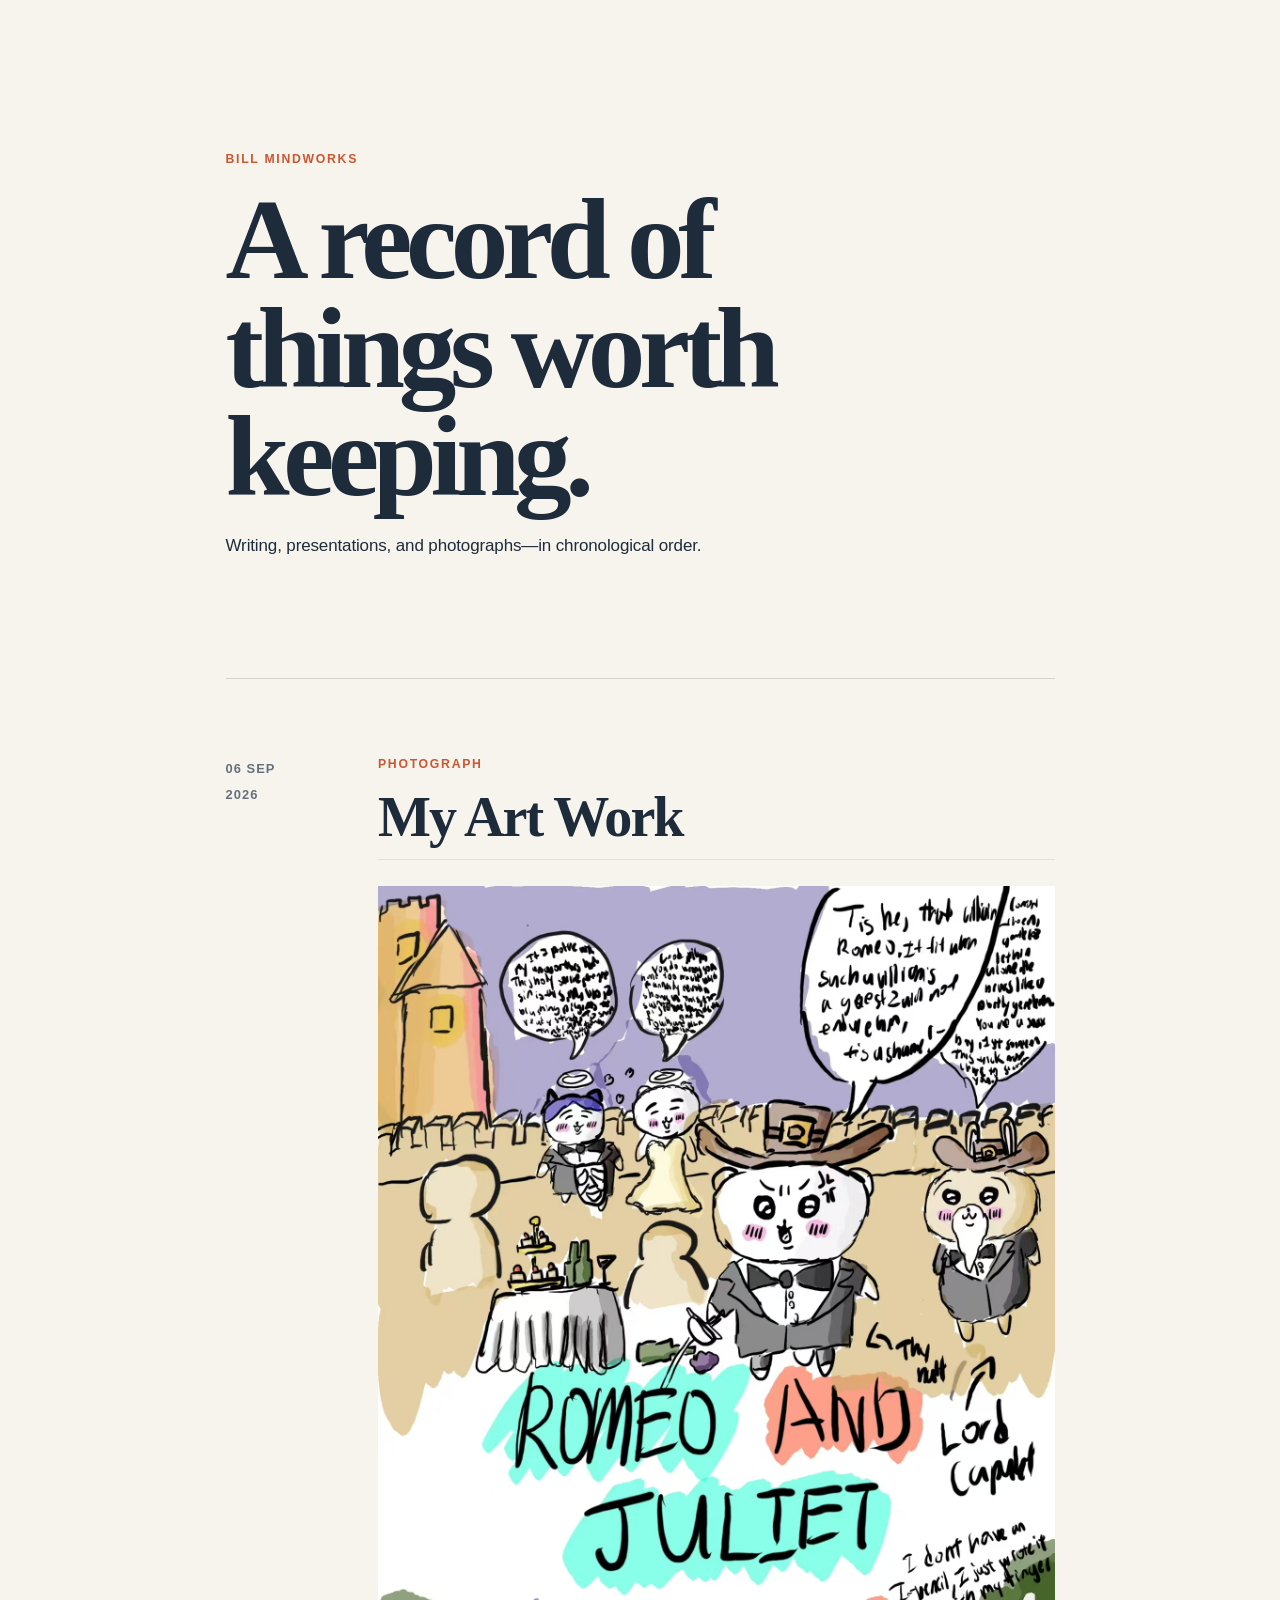
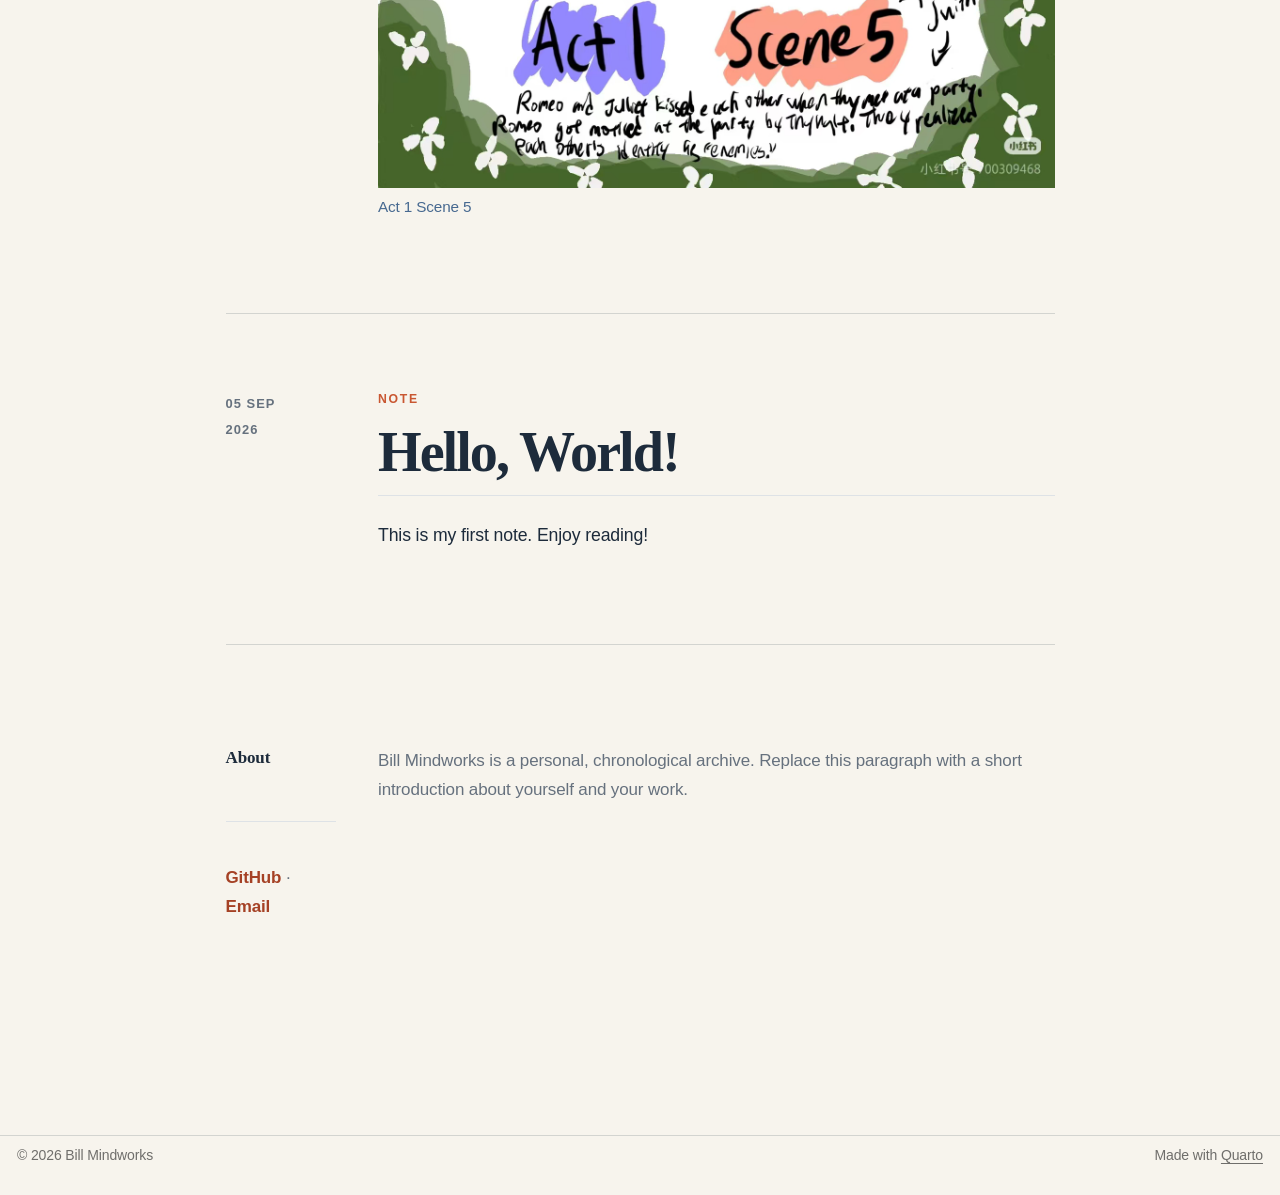
==== index.html @ a713bfa5 "Add files via upload" ====
<!DOCTYPE html>
<html xmlns="http://www.w3.org/1999/xhtml" lang="en" xml:lang="en"><head>

<meta charset="utf-8">
<meta name="generator" content="quarto-1.10.18">

<meta name="viewport" content="width=device-width, initial-scale=1.0, user-scalable=yes">

<meta name="description" content="A chronological record of writing, presentations, and photographs.">

<title>Bill Mindworks</title>
<style>
/* Default styles provided by pandoc.
** See https://pandoc.org/MANUAL.html#variables-for-html for config info.
*/
span.smallcaps{font-variant: small-caps;}
div.columns{display: flex; gap: 1.5em;}
div.column{flex: auto;}
@media screen {
div.columns{gap: min(4vw, 1.5em);}
div.column{overflow-x: auto;}
}
div.hanging-indent{margin-left: 1.5em; text-indent: -1.5em;}
ul.task-list{list-style: none;}
ul.task-list li input[type="checkbox"] {
  width: 0.8em;
  margin: 0 0.8em 0.2em -1em; /* quarto-specific, see https://github.com/quarto-dev/quarto-cli/issues/4556 */ 
  vertical-align: middle;
}
</style>


<script src="site_libs/quarto-nav/quarto-nav.js"></script>
<script src="site_libs/clipboard/clipboard.min.js"></script>
<script src="site_libs/quarto-search/autocomplete.umd.js"></script>
<script src="site_libs/quarto-search/fuse.min.js"></script>
<script src="site_libs/quarto-search/quarto-search.js"></script>
<meta name="quarto:offset" content="./">
<link href="./assets/favicon.svg" rel="icon" type="image/svg+xml">
<script src="site_libs/quarto-html/quarto.js" type="module"></script>
<script src="site_libs/quarto-html/tabsets/tabsets.js" type="module"></script>
<script src="site_libs/quarto-html/popper.min.js"></script>
<script src="site_libs/quarto-html/tippy.umd.min.js"></script>
<script src="site_libs/quarto-html/anchor.min.js"></script>
<link href="site_libs/quarto-html/tippy.css" rel="stylesheet">
<link href="site_libs/quarto-html/quarto-syntax-highlighting-64a204ab8560d761af7679ceaba22944.css" rel="stylesheet" id="quarto-text-highlighting-styles">
<script src="site_libs/bootstrap/bootstrap.min.js"></script>
<link href="site_libs/bootstrap/bootstrap-icons.css" rel="stylesheet">
<link href="site_libs/bootstrap/bootstrap-3fcc58c3bb941b803f6d9fa51f8ef929.min.css" rel="stylesheet" append-hash="true" id="quarto-bootstrap" data-mode="light">
<script src="site_libs/quarto-contrib/glightbox/glightbox.min.js"></script>
<link href="site_libs/quarto-contrib/glightbox/glightbox.min.css" rel="stylesheet">
<link href="site_libs/quarto-contrib/glightbox/lightbox.css" rel="stylesheet">
<script id="quarto-search-options" type="application/json">{
  "location": "sidebar",
  "copy-button": false,
  "collapse-after": 3,
  "panel-placement": "start",
  "type": "textbox",
  "limit": 50,
  "keyboard-shortcut": [
    "f",
    "/",
    "s"
  ],
  "show-item-context": false,
  "language": {
    "search-no-results-text": "No results",
    "search-matching-documents-text": "matching documents",
    "search-copy-link-title": "Copy link to search",
    "search-hide-matches-text": "Hide additional matches",
    "search-more-match-text": "more match in this document",
    "search-more-matches-text": "more matches in this document",
    "search-clear-button-title": "Clear",
    "search-text-placeholder": "",
    "search-detached-cancel-button-title": "Cancel",
    "search-submit-button-title": "Submit",
    "search-label": "Search"
  }
}</script>
<style>html{ scroll-behavior: smooth; }</style>


<link rel="stylesheet" href="assets/styles.css">
<meta property="og:title" content="Bill Mindworks">
<meta property="og:description" content="A chronological record of writing, presentations, and photographs.">
<meta property="og:image" content="https://billmindworks.github.io/billmindworks/photos/romeo-and-juliet.jpg">
<meta property="og:site_name" content="Bill Mindworks">
<meta property="og:image:alt" content="Act 1 Scene 5">
<meta name="twitter:title" content="Bill Mindworks">
<meta name="twitter:description" content="A chronological record of writing, presentations, and photographs.">
<meta name="twitter:image" content="https://billmindworks.github.io/billmindworks/photos/romeo-and-juliet.jpg">
<meta name="twitter:image:alt" content="Act 1 Scene 5">
<meta name="twitter:card" content="summary_large_image">
</head>

<body class="quarto-light">

<div id="quarto-search-results"></div>
<!-- content -->
<div id="quarto-content" class="quarto-container page-columns page-rows-contents page-layout-full">
<!-- sidebar -->
<!-- margin-sidebar -->
    
<!-- main -->
<main class="content column-page" id="quarto-document-content">

<header id="title-block-header" class="quarto-title-block default">
<div class="quarto-title">
<h1 class="title">Bill Mindworks</h1>
</div>

<div>
  <div class="description">
    A chronological record of writing, presentations, and photographs.
  </div>
</div>


<div class="quarto-title-meta column-page">

    
  
    
  </div>
  


</header>


<div class="masthead">
<p class="site-name">
Bill Mindworks
</p>
<section id="a-record-of-things-worth-keeping." class="level1">
<h1>A record of things worth keeping.</h1>
<p>Writing, presentations, and photographs—in chronological order.</p>
</section>
</div>
<div class="feed" aria-label="Chronological entries">
<div class="entry">
<div class="entry-date">
<p><time datetime="2026-09-06">06 Sep<br>2026</time></p>
</div>
<div class="entry-body">
<p class="entry-type">
Photograph
</p>
<section id="my-art-work" class="level2">
<h2 class="anchored" data-anchor-id="my-art-work">My Art Work</h2>
<div class="quarto-figure quarto-figure-center">
<figure class="figure">
<p><a href="photos/romeo-and-juliet.jpg" class="lightbox" data-gallery="journal" title="Act 1 Scene 5"><img src="photos/romeo-and-juliet.jpg" class="img-fluid figure-img" alt="Act 1 Scene 5"></a></p>
<figcaption>Act 1 Scene 5</figcaption>
</figure>
</div>
</section>
</div>
</div>
<div class="entry">
<div class="entry-date">
<p><time datetime="2026-09-05">05 Sep<br>2026</time></p>
</div>
<div class="entry-body">
<p class="entry-type">
Note
</p>
<section id="hello-world" class="level2">
<h2 class="anchored" data-anchor-id="hello-world">Hello, World!</h2>
<p>This is my first note. Enjoy reading!</p>
</section>
</div>
</div>
<!-- Add every new entry directly below the opening `.feed` line above.

ARTICLE
::: {.entry}
::: {.entry-date}
<time datetime="2026-09-06">06 Sep<br>2026</time>
:::
::: {.entry-body}
<p class="entry-type">Article</p>
## Article title
Write the article here.
:::
:::

PRESENTATION
::: {.entry}
::: {.entry-date}
<time datetime="2026-09-06">06 Sep<br>2026</time>
:::
::: {.entry-body}
<p class="entry-type">Presentation</p>
## Presentation title
A short description.
[View PDF](presentations/example.pdf){.button}
[Download PowerPoint](presentations/example.pptx){.text-link download=""}
:::
:::

PHOTO
::: {.entry}
::: {.entry-date}
<time datetime="2026-09-06">06 Sep<br>2026</time>
:::
::: {.entry-body}
<p class="entry-type">Photograph</p>
## Photograph title
![A useful caption](photos/example.jpg){group="journal"}
:::
:::
-->
</div>
<section id="about" class="level2 colophon">
<h2 class="anchored" data-anchor-id="about">About</h2>
<p>Bill Mindworks is a personal, chronological archive. Replace this paragraph with a short introduction about yourself and your work.</p>
<p><a href="https://github.com/billmindworks">GitHub</a> · <a href="mailto:weihan.bill.zhang@gmail.com">Email</a></p>
</section>



<a onclick="window.scrollTo(0, 0); return false;" role="button" id="quarto-back-to-top"><i class="bi bi-arrow-up"></i> Back to top</a></main> <!-- /main -->
<script id="quarto-html-after-body" type="application/javascript">
  window.document.addEventListener("DOMContentLoaded", function (event) {
    const icon = "";
    const anchorJS = new window.AnchorJS();
    anchorJS.options = {
      placement: 'right',
      icon: icon
    };
    anchorJS.add('.anchored');
    const isCodeAnnotation = (el) => {
      for (const clz of el.classList) {
        if (clz.startsWith('code-annotation-')) {                     
          return true;
        }
      }
      return false;
    }
    const onCopySuccess = function(e) {
      // button target
      const button = e.trigger;
      // don't keep focus
      button.blur();
      // flash "checked"
      button.classList.add('code-copy-button-checked');
      var currentTitle = button.getAttribute("title");
      button.setAttribute("title", "Copied!");
      let tooltip;
      if (window.bootstrap) {
        button.setAttribute("data-bs-toggle", "tooltip");
        button.setAttribute("data-bs-placement", "left");
        button.setAttribute("data-bs-title", "Copied!");
        tooltip = new bootstrap.Tooltip(button, 
          { trigger: "manual", 
            customClass: "code-copy-button-tooltip",
            offset: [0, -8]});
        tooltip.show();    
      }
      setTimeout(function() {
        if (tooltip) {
          tooltip.hide();
          button.removeAttribute("data-bs-title");
          button.removeAttribute("data-bs-toggle");
          button.removeAttribute("data-bs-placement");
        }
        button.setAttribute("title", currentTitle);
        button.classList.remove('code-copy-button-checked');
      }, 1000);
      // clear code selection
      e.clearSelection();
    }
    const getTextToCopy = function(trigger) {
      const outerScaffold = trigger.parentElement.cloneNode(true);
      const codeEl = outerScaffold.querySelector('code');
      for (const childEl of codeEl.children) {
        if (isCodeAnnotation(childEl)) {
          childEl.remove();
        }
      }
      return codeEl.innerText;
    }
    const clipboard = new window.ClipboardJS('.code-copy-button:not([data-in-quarto-modal])', {
      text: getTextToCopy
    });
    clipboard.on('success', onCopySuccess);
    if (window.document.getElementById('quarto-embedded-source-code-modal')) {
      const clipboardModal = new window.ClipboardJS('.code-copy-button[data-in-quarto-modal]', {
        text: getTextToCopy,
        container: window.document.getElementById('quarto-embedded-source-code-modal')
      });
      clipboardModal.on('success', onCopySuccess);
    }
      var localhostRegex = new RegExp(/^(?:http|https):\/\/localhost\:?[0-9]*\//);
      var mailtoRegex = new RegExp(/^mailto:/);
        var filterRegex = new RegExp("https:\/\/billmindworks\.github\.io\/billmindworks\/");
      var isInternal = (href) => {
          return filterRegex.test(href) || localhostRegex.test(href) || mailtoRegex.test(href);
      }
      // Inspect non-navigation links and adorn them if external
     var links = window.document.querySelectorAll('a[href]:not(.nav-link):not(.navbar-brand):not(.toc-action):not(.sidebar-link):not(.sidebar-item-toggle):not(.pagination-link):not(.no-external):not([aria-hidden]):not(.dropdown-item):not(.quarto-navigation-tool):not(.about-link)');
      for (var i=0; i<links.length; i++) {
        const link = links[i];
        if (!isInternal(link.href)) {
          // undo the damage that might have been done by quarto-nav.js in the case of
          // links that we want to consider external
          if (link.dataset.originalHref !== undefined) {
            link.href = link.dataset.originalHref;
          }
            // target, if specified
            link.setAttribute("target", "_blank");
            if (link.getAttribute("rel") === null) {
              link.setAttribute("rel", "noopener");
            }
        }
      }
    function tippyHover(el, contentFn, onTriggerFn, onUntriggerFn) {
      const config = {
        allowHTML: true,
        maxWidth: 500,
        delay: 100,
        arrow: false,
        appendTo: function(el) {
            return el.parentElement;
        },
        interactive: true,
        interactiveBorder: 10,
        theme: 'quarto',
        placement: 'bottom-start',
      };
      if (contentFn) {
        config.content = contentFn;
      }
      if (onTriggerFn) {
        config.onTrigger = onTriggerFn;
      }
      if (onUntriggerFn) {
        config.onUntrigger = onUntriggerFn;
      }
      window.tippy(el, config); 
    }
    const noterefs = window.document.querySelectorAll('a[role="doc-noteref"]');
    for (var i=0; i<noterefs.length; i++) {
      const ref = noterefs[i];
      tippyHover(ref, function() {
        // use id or data attribute instead here
        let href = ref.getAttribute('data-footnote-href') || ref.getAttribute('href');
        try { href = new URL(href).hash; } catch {}
        const id = href.replace(/^#\/?/, "");
        const note = window.document.getElementById(id);
        if (note) {
          return note.innerHTML;
        } else {
          return "";
        }
      });
    }
    const xrefs = window.document.querySelectorAll('a.quarto-xref');
    const processXRef = (id, note) => {
      // Strip column container classes
      const stripColumnClz = (el) => {
        el.classList.remove("page-full", "page-columns");
        if (el.children) {
          for (const child of el.children) {
            stripColumnClz(child);
          }
        }
      }
      stripColumnClz(note)
      if (id === null || id.startsWith('sec-')) {
        // Special case sections, only their first couple elements
        const container = document.createElement("div");
        if (note.children && note.children.length > 2) {
          container.appendChild(note.children[0].cloneNode(true));
          for (let i = 1; i < note.children.length; i++) {
            const child = note.children[i];
            if (child.tagName === "P" && child.innerText === "") {
              continue;
            } else {
              container.appendChild(child.cloneNode(true));
              break;
            }
          }
          if (window.Quarto?.typesetMath) {
            window.Quarto.typesetMath(container);
          }
          return container.innerHTML
        } else {
          if (window.Quarto?.typesetMath) {
            window.Quarto.typesetMath(note);
          }
          return note.innerHTML;
        }
      } else {
        // Remove any anchor links if they are present
        const anchorLink = note.querySelector('a.anchorjs-link');
        if (anchorLink) {
          anchorLink.remove();
        }
        if (window.Quarto?.typesetMath) {
          window.Quarto.typesetMath(note);
        }
        if (note.classList.contains("callout")) {
          return note.outerHTML;
        } else {
          return note.innerHTML;
        }
      }
    }
    for (var i=0; i<xrefs.length; i++) {
      const xref = xrefs[i];
      tippyHover(xref, undefined, function(instance) {
        instance.disable();
        let url = xref.getAttribute('href');
        let hash = undefined; 
        if (url.startsWith('#')) {
          hash = url;
        } else {
          try { hash = new URL(url).hash; } catch {}
        }
        if (hash) {
          const id = hash.replace(/^#\/?/, "");
          const note = window.document.getElementById(id);
          if (note !== null) {
            try {
              const html = processXRef(id, note.cloneNode(true));
              instance.setContent(html);
            } finally {
              instance.enable();
              instance.show();
            }
          } else {
            // See if we can fetch this
            fetch(url.split('#')[0])
            .then(res => res.text())
            .then(html => {
              const parser = new DOMParser();
              const htmlDoc = parser.parseFromString(html, "text/html");
              const note = htmlDoc.getElementById(id);
              if (note !== null) {
                const html = processXRef(id, note);
                instance.setContent(html);
              } 
            }).finally(() => {
              instance.enable();
              instance.show();
            });
          }
        } else {
          // See if we can fetch a full url (with no hash to target)
          // This is a special case and we should probably do some content thinning / targeting
          fetch(url)
          .then(res => res.text())
          .then(html => {
            const parser = new DOMParser();
            const htmlDoc = parser.parseFromString(html, "text/html");
            const note = htmlDoc.querySelector('main.content');
            if (note !== null) {
              // This should only happen for chapter cross references
              // (since there is no id in the URL)
              // remove the first header
              if (note.children.length > 0 && note.children[0].tagName === "HEADER") {
                note.children[0].remove();
              }
              const html = processXRef(null, note);
              instance.setContent(html);
            } 
          }).finally(() => {
            instance.enable();
            instance.show();
          });
        }
      }, function(instance) {
      });
    }
        let selectedAnnoteEl;
        const selectorForAnnotation = ( cell, annotation) => {
          let cellAttr = 'data-code-cell="' + cell + '"';
          let lineAttr = 'data-code-annotation="' +  annotation + '"';
          const selector = 'span[' + cellAttr + '][' + lineAttr + ']';
          return selector;
        }
        const selectCodeLines = (annoteEl) => {
          const doc = window.document;
          const targetCell = annoteEl.getAttribute("data-target-cell");
          const targetAnnotation = annoteEl.getAttribute("data-target-annotation");
          const annoteSpan = window.document.querySelector(selectorForAnnotation(targetCell, targetAnnotation));
          const lines = annoteSpan.getAttribute("data-code-lines").split(",");
          const lineIds = lines.map((line) => {
            return targetCell + "-" + line;
          })
          let top = null;
          let height = null;
          let parent = null;
          if (lineIds.length > 0) {
              //compute the position of the single el (top and bottom and make a div)
              const el = window.document.getElementById(lineIds[0]);
              top = el.offsetTop;
              height = el.offsetHeight;
              parent = el.parentElement.parentElement;
            if (lineIds.length > 1) {
              const lastEl = window.document.getElementById(lineIds[lineIds.length - 1]);
              const bottom = lastEl.offsetTop + lastEl.offsetHeight;
              height = bottom - top;
            }
            if (top !== null && height !== null && parent !== null) {
              // cook up a div (if necessary) and position it 
              let div = window.document.getElementById("code-annotation-line-highlight");
              if (div === null) {
                div = window.document.createElement("div");
                div.setAttribute("id", "code-annotation-line-highlight");
                div.style.position = 'absolute';
                parent.appendChild(div);
              }
              div.style.top = top - 2 + "px";
              div.style.height = height + 4 + "px";
              div.style.left = 0;
              let gutterDiv = window.document.getElementById("code-annotation-line-highlight-gutter");
              if (gutterDiv === null) {
                gutterDiv = window.document.createElement("div");
                gutterDiv.setAttribute("id", "code-annotation-line-highlight-gutter");
                gutterDiv.style.position = 'absolute';
                const codeCell = window.document.getElementById(targetCell);
                const gutter = codeCell.querySelector('.code-annotation-gutter');
                gutter.appendChild(gutterDiv);
              }
              gutterDiv.style.top = top - 2 + "px";
              gutterDiv.style.height = height + 4 + "px";
            }
            selectedAnnoteEl = annoteEl;
          }
        };
        const unselectCodeLines = () => {
          const elementsIds = ["code-annotation-line-highlight", "code-annotation-line-highlight-gutter"];
          elementsIds.forEach((elId) => {
            const div = window.document.getElementById(elId);
            if (div) {
              div.remove();
            }
          });
          selectedAnnoteEl = undefined;
        };
          // Handle positioning of the toggle
      window.addEventListener(
        "resize",
        throttle(() => {
          elRect = undefined;
          if (selectedAnnoteEl) {
            selectCodeLines(selectedAnnoteEl);
          }
        }, 10)
      );
      function throttle(fn, ms) {
      let throttle = false;
      let timer;
        return (...args) => {
          if(!throttle) { // first call gets through
              fn.apply(this, args);
              throttle = true;
          } else { // all the others get throttled
              if(timer) clearTimeout(timer); // cancel #2
              timer = setTimeout(() => {
                fn.apply(this, args);
                timer = throttle = false;
              }, ms);
          }
        };
      }
        // Attach click handler to the DT
        const annoteDls = window.document.querySelectorAll('dt[data-target-cell]');
        for (const annoteDlNode of annoteDls) {
          annoteDlNode.addEventListener('click', (event) => {
            const clickedEl = event.target;
            if (clickedEl !== selectedAnnoteEl) {
              unselectCodeLines();
              const activeEl = window.document.querySelector('dt[data-target-cell].code-annotation-active');
              if (activeEl) {
                activeEl.classList.remove('code-annotation-active');
              }
              selectCodeLines(clickedEl);
              clickedEl.classList.add('code-annotation-active');
            } else {
              // Unselect the line
              unselectCodeLines();
              clickedEl.classList.remove('code-annotation-active');
            }
          });
        }
    const findCites = (el) => {
      const parentEl = el.parentElement;
      if (parentEl) {
        const cites = parentEl.dataset.cites;
        if (cites) {
          return {
            el,
            cites: cites.split(' ')
          };
        } else {
          return findCites(el.parentElement)
        }
      } else {
        return undefined;
      }
    };
    var bibliorefs = window.document.querySelectorAll('a[role="doc-biblioref"]');
    for (var i=0; i<bibliorefs.length; i++) {
      const ref = bibliorefs[i];
      const citeInfo = findCites(ref);
      if (citeInfo) {
        tippyHover(citeInfo.el, function() {
          var popup = window.document.createElement('div');
          citeInfo.cites.forEach(function(cite) {
            var citeDiv = window.document.createElement('div');
            citeDiv.classList.add('hanging-indent');
            citeDiv.classList.add('csl-entry');
            var biblioDiv = window.document.getElementById('ref-' + cite);
            if (biblioDiv) {
              citeDiv.innerHTML = biblioDiv.innerHTML;
            }
            popup.appendChild(citeDiv);
          });
          return popup.innerHTML;
        });
      }
    }
  });
  </script>
</div> <!-- /content -->
<footer class="footer">
  <div class="nav-footer">
    <div class="nav-footer-left">
<p>© 2026 Bill Mindworks</p>
</div>   
    <div class="nav-footer-center">
      &nbsp;
    </div>
    <div class="nav-footer-right">
<p>Made with <a href="https://quarto.org/">Quarto</a></p>
</div>
  </div>
</footer>
<script>var lightboxQuarto = GLightbox({"closeEffect":"zoom","descPosition":"bottom","loop":false,"openEffect":"zoom","selector":".lightbox"});
(function() {
  let previousOnload = window.onload;
  window.onload = () => {
    if (previousOnload) {
      previousOnload();
    }
    lightboxQuarto.on('slide_before_load', (data) => {
      const { slideIndex, slideNode, slideConfig, player, trigger } = data;
      const href = trigger.getAttribute('href');
      if (href !== null) {
        const imgEl = window.document.querySelector(`a[href="${href}"] img`);
        if (imgEl !== null) {
          const srcAttr = imgEl.getAttribute("src");
          if (srcAttr && srcAttr.startsWith("data:")) {
            slideConfig.href = srcAttr;
          }
        }
      } 
    });
  
    lightboxQuarto.on('slide_after_load', (data) => {
      const { slideIndex, slideNode, slideConfig, player, trigger } = data;
      if (window.Quarto?.typesetMath) {
        window.Quarto.typesetMath(slideNode);
      }
    });
  
  };
  
})();
          </script>




<script src="site_libs/quarto-html/zenscroll-min.js"></script>
</body></html>
---- site_libs/quarto-html/tippy.css ----
.tippy-box[data-animation=fade][data-state=hidden]{opacity:0}[data-tippy-root]{max-width:calc(100vw - 10px)}.tippy-box{position:relative;background-color:#333;color:#fff;border-radius:4px;font-size:14px;line-height:1.4;white-space:normal;outline:0;transition-property:transform,visibility,opacity}.tippy-box[data-placement^=top]>.tippy-arrow{bottom:0}.tippy-box[data-placement^=top]>.tippy-arrow:before{bottom:-7px;left:0;border-width:8px 8px 0;border-top-color:initial;transform-origin:center top}.tippy-box[data-placement^=bottom]>.tippy-arrow{top:0}.tippy-box[data-placement^=bottom]>.tippy-arrow:before{top:-7px;left:0;border-width:0 8px 8px;border-bottom-color:initial;transform-origin:center bottom}.tippy-box[data-placement^=left]>.tippy-arrow{right:0}.tippy-box[data-placement^=left]>.tippy-arrow:before{border-width:8px 0 8px 8px;border-left-color:initial;right:-7px;transform-origin:center left}.tippy-box[data-placement^=right]>.tippy-arrow{left:0}.tippy-box[data-placement^=right]>.tippy-arrow:before{left:-7px;border-width:8px 8px 8px 0;border-right-color:initial;transform-origin:center right}.tippy-box[data-inertia][data-state=visible]{transition-timing-function:cubic-bezier(.54,1.5,.38,1.11)}.tippy-arrow{width:16px;height:16px;color:#333}.tippy-arrow:before{content:"";position:absolute;border-color:transparent;border-style:solid}.tippy-content{position:relative;padding:5px 9px;z-index:1}
---- site_libs/quarto-html/quarto-syntax-highlighting-64a204ab8560d761af7679ceaba22944.css ----
/* quarto syntax highlight colors */
:root {
  --quarto-hl-ot-color: #003B4F;
  --quarto-hl-at-color: #657422;
  --quarto-hl-ss-color: #20794D;
  --quarto-hl-an-color: #5E5E5E;
  --quarto-hl-fu-color: #4758AB;
  --quarto-hl-st-color: #20794D;
  --quarto-hl-cf-color: #003B4F;
  --quarto-hl-op-color: #5E5E5E;
  --quarto-hl-er-color: #AD0000;
  --quarto-hl-bn-color: #AD0000;
  --quarto-hl-al-color: #AD0000;
  --quarto-hl-va-color: #111111;
  --quarto-hl-bu-color: inherit;
  --quarto-hl-ex-color: inherit;
  --quarto-hl-pp-color: #AD0000;
  --quarto-hl-in-color: #5E5E5E;
  --quarto-hl-vs-color: #20794D;
  --quarto-hl-wa-color: #5E5E5E;
  --quarto-hl-do-color: #5E5E5E;
  --quarto-hl-im-color: #00769E;
  --quarto-hl-ch-color: #20794D;
  --quarto-hl-dt-color: #AD0000;
  --quarto-hl-fl-color: #AD0000;
  --quarto-hl-co-color: #5E5E5E;
  --quarto-hl-cv-color: #5E5E5E;
  --quarto-hl-cn-color: #8f5902;
  --quarto-hl-sc-color: #5E5E5E;
  --quarto-hl-dv-color: #AD0000;
  --quarto-hl-kw-color: #003B4F;
}

/* other quarto variables */
:root {
  --quarto-font-monospace: SFMono-Regular, Menlo, Monaco, Consolas, "Liberation Mono", "Courier New", monospace;
}

/* syntax highlight based on Pandoc's rules */
pre > code.sourceCode > span {
  color: #003B4F;
}

code.sourceCode > span {
  color: #003B4F;
}

div.sourceCode,
div.sourceCode pre.sourceCode {
  color: #003B4F;
}

/* Normal */
code span {
  color: #003B4F;
}

/* Alert */
code span.al {
  color: #AD0000;
  font-style: inherit;
}

/* Annotation */
code span.an {
  color: #5E5E5E;
  font-style: inherit;
}

/* Attribute */
code span.at {
  color: #657422;
  font-style: inherit;
}

/* BaseN */
code span.bn {
  color: #AD0000;
  font-style: inherit;
}

/* BuiltIn */
code span.bu {
  font-style: inherit;
}

/* ControlFlow */
code span.cf {
  color: #003B4F;
  font-weight: bold;
  font-style: inherit;
}

/* Char */
code span.ch {
  color: #20794D;
  font-style: inherit;
}

/* Constant */
code span.cn {
  color: #8f5902;
  font-style: inherit;
}

/* Comment */
code span.co {
  color: #5E5E5E;
  font-style: inherit;
}

/* CommentVar */
code span.cv {
  color: #5E5E5E;
  font-style: italic;
}

/* Documentation */
code span.do {
  color: #5E5E5E;
  font-style: italic;
}

/* DataType */
code span.dt {
  color: #AD0000;
  font-style: inherit;
}

/* DecVal */
code span.dv {
  color: #AD0000;
  font-style: inherit;
}

/* Error */
code span.er {
  color: #AD0000;
  font-style: inherit;
}

/* Extension */
code span.ex {
  font-style: inherit;
}

/* Float */
code span.fl {
  color: #AD0000;
  font-style: inherit;
}

/* Function */
code span.fu {
  color: #4758AB;
  font-style: inherit;
}

/* Import */
code span.im {
  color: #00769E;
  font-style: inherit;
}

/* Information */
code span.in {
  color: #5E5E5E;
  font-style: inherit;
}

/* Keyword */
code span.kw {
  color: #003B4F;
  font-weight: bold;
  font-style: inherit;
}

/* Operator */
code span.op {
  color: #5E5E5E;
  font-style: inherit;
}

/* Other */
code span.ot {
  color: #003B4F;
  font-style: inherit;
}

/* Preprocessor */
code span.pp {
  color: #AD0000;
  font-style: inherit;
}

/* SpecialChar */
code span.sc {
  color: #5E5E5E;
  font-style: inherit;
}

/* SpecialString */
code span.ss {
  color: #20794D;
  font-style: inherit;
}

/* String */
code span.st {
  color: #20794D;
  font-style: inherit;
}

/* Variable */
code span.va {
  color: #111111;
  font-style: inherit;
}

/* VerbatimString */
code span.vs {
  color: #20794D;
  font-style: inherit;
}

/* Warning */
code span.wa {
  color: #5E5E5E;
  font-style: italic;
}

.prevent-inlining {
  content: "</";
}

/*# sourceMappingURL=9d8d5bb603a83b8298b89080a598c93b.css.map */
---- assets/styles.css ----
:root {
  --ink: #1d2b3b;
  --muted: #66717e;
  --paper: #f7f4ed;
  --accent: #c95732;
  --line: rgba(29, 43, 59, 0.16);
}

body { letter-spacing: -0.008em; }
#quarto-content { min-height: 80vh; }
.page-layout-full .page-columns { display: block; }
.page-layout-full main.content { max-width: 880px; margin-inline: auto; padding-inline: 1.5rem; }
.quarto-title-block { display: none; }

.masthead { padding: 7rem 0 6rem; border-bottom: 1px solid var(--line); }
.site-name, .entry-type { color: var(--accent); font-size: .72rem; font-weight: 750; letter-spacing: .14em; text-transform: uppercase; }
.masthead h1 { max-width: 760px; margin: 1rem 0 1.35rem; font-size: clamp(3.7rem, 9vw, 7rem); line-height: .94; letter-spacing: -.055em; }
.masthead > p:last-child { max-width: 590px; color: var(--muted); font-size: 1.15rem; line-height: 1.65; }

.feed { margin-bottom: 6rem; }
.entry { display: grid; grid-template-columns: 110px minmax(0, 1fr); gap: 2.5rem; padding: 4.5rem 0; border-bottom: 1px solid var(--line); }
.entry-date time { color: var(--muted); font-size: .76rem; font-weight: 650; letter-spacing: .08em; line-height: 1.55; text-transform: uppercase; }
.entry-body { min-width: 0; }
.entry-type { margin: 0 0 .6rem; }
.entry-body h2 { margin: 0 0 1.4rem; font-size: clamp(2rem, 5vw, 3.3rem); letter-spacing: -.035em; }
.entry-body p:not(.entry-type), .entry-body li { font-size: 1.04rem; line-height: 1.75; }
.entry-body img { display: block; width: 100%; margin-top: 1.5rem; }
.button { display: inline-block; margin: .8rem .8rem 0 0; padding: .65rem 1rem; border-radius: 999px; background: var(--ink); color: var(--paper); font-weight: 700; text-decoration: none; }
.button:hover { background: var(--accent); color: white; }
.text-link { font-weight: 700; text-decoration: none; }

.colophon { display: grid; grid-template-columns: 110px minmax(0, 1fr); gap: 2.5rem; padding: 0 0 7rem; }
.colophon h2 { margin: 0; font-size: 1rem; }
.colophon p { margin-top: 0; color: var(--muted); line-height: 1.7; }
.colophon a { font-weight: 650; text-decoration: none; }

.nav-footer { border-top: 1px solid var(--line); background: var(--paper) !important; }

@media (max-width: 620px) {
  .masthead { padding: 5rem 0 4rem; }
  .masthead h1 { font-size: 3.6rem; }
  .entry { grid-template-columns: 1fr; gap: .8rem; padding: 3.4rem 0; }
  .entry-date time br { display: none; }
  .colophon { grid-template-columns: 1fr; gap: .8rem; }
}
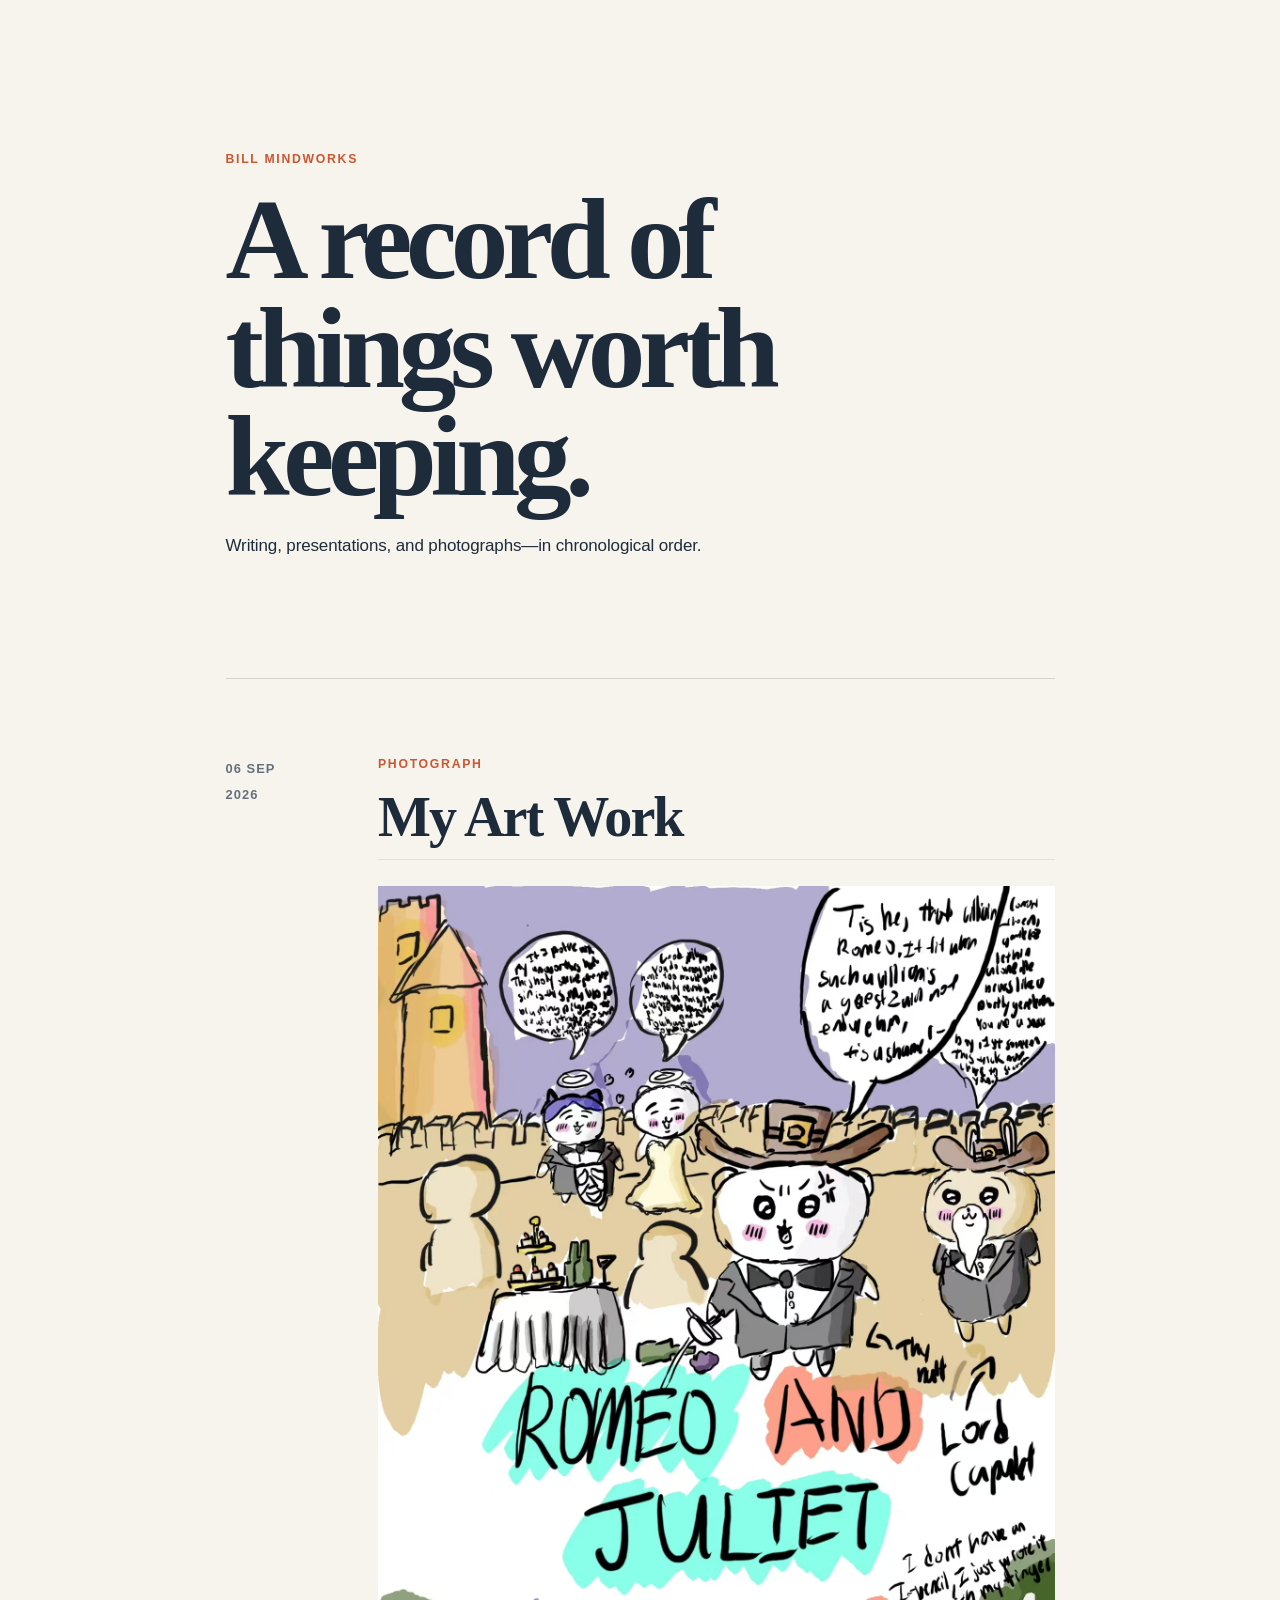
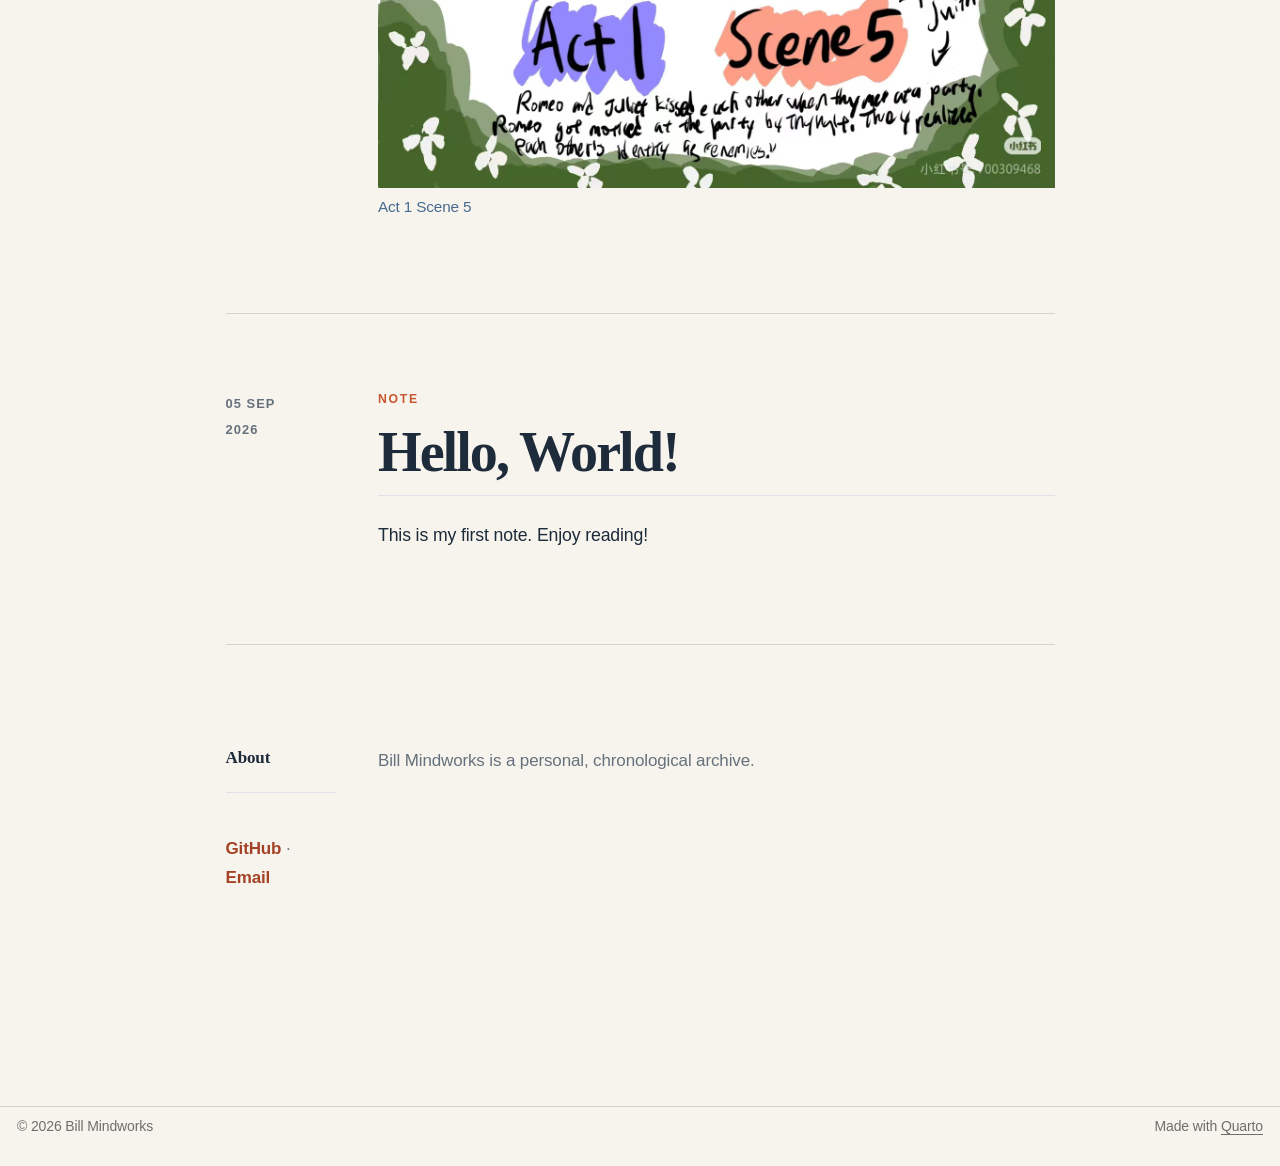
==== commit 664f1c6e: "Add files via upload" ====
--- a/index.html
+++ b/index.html
@@ -214,7 +214,7 @@
 </div>
 <section id="about" class="level2 colophon">
 <h2 class="anchored" data-anchor-id="about">About</h2>
-<p>Bill Mindworks is a personal, chronological archive. Replace this paragraph with a short introduction about yourself and your work.</p>
+<p>Bill Mindworks is a personal, chronological archive.</p>
 <p><a href="https://github.com/billmindworks">GitHub</a> · <a href="mailto:weihan.bill.zhang@gmail.com">Email</a></p>
 </section>
 
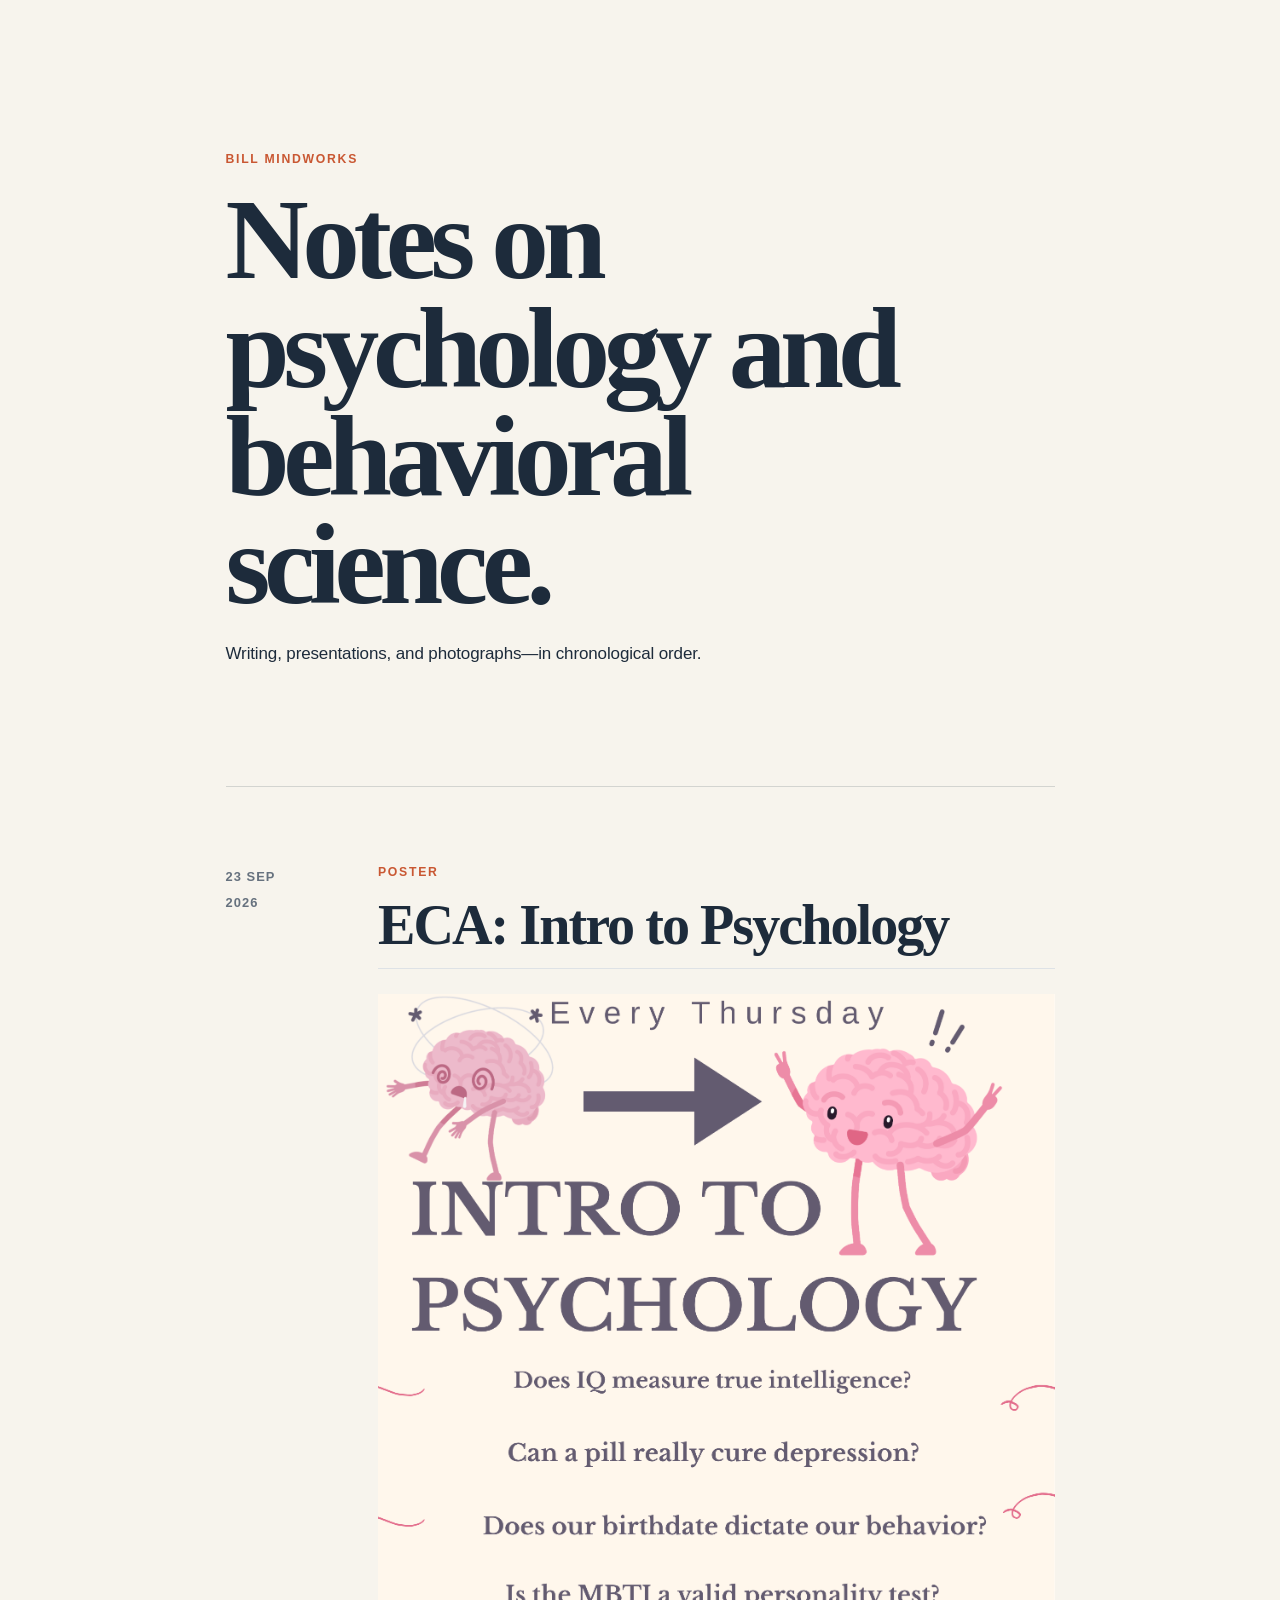
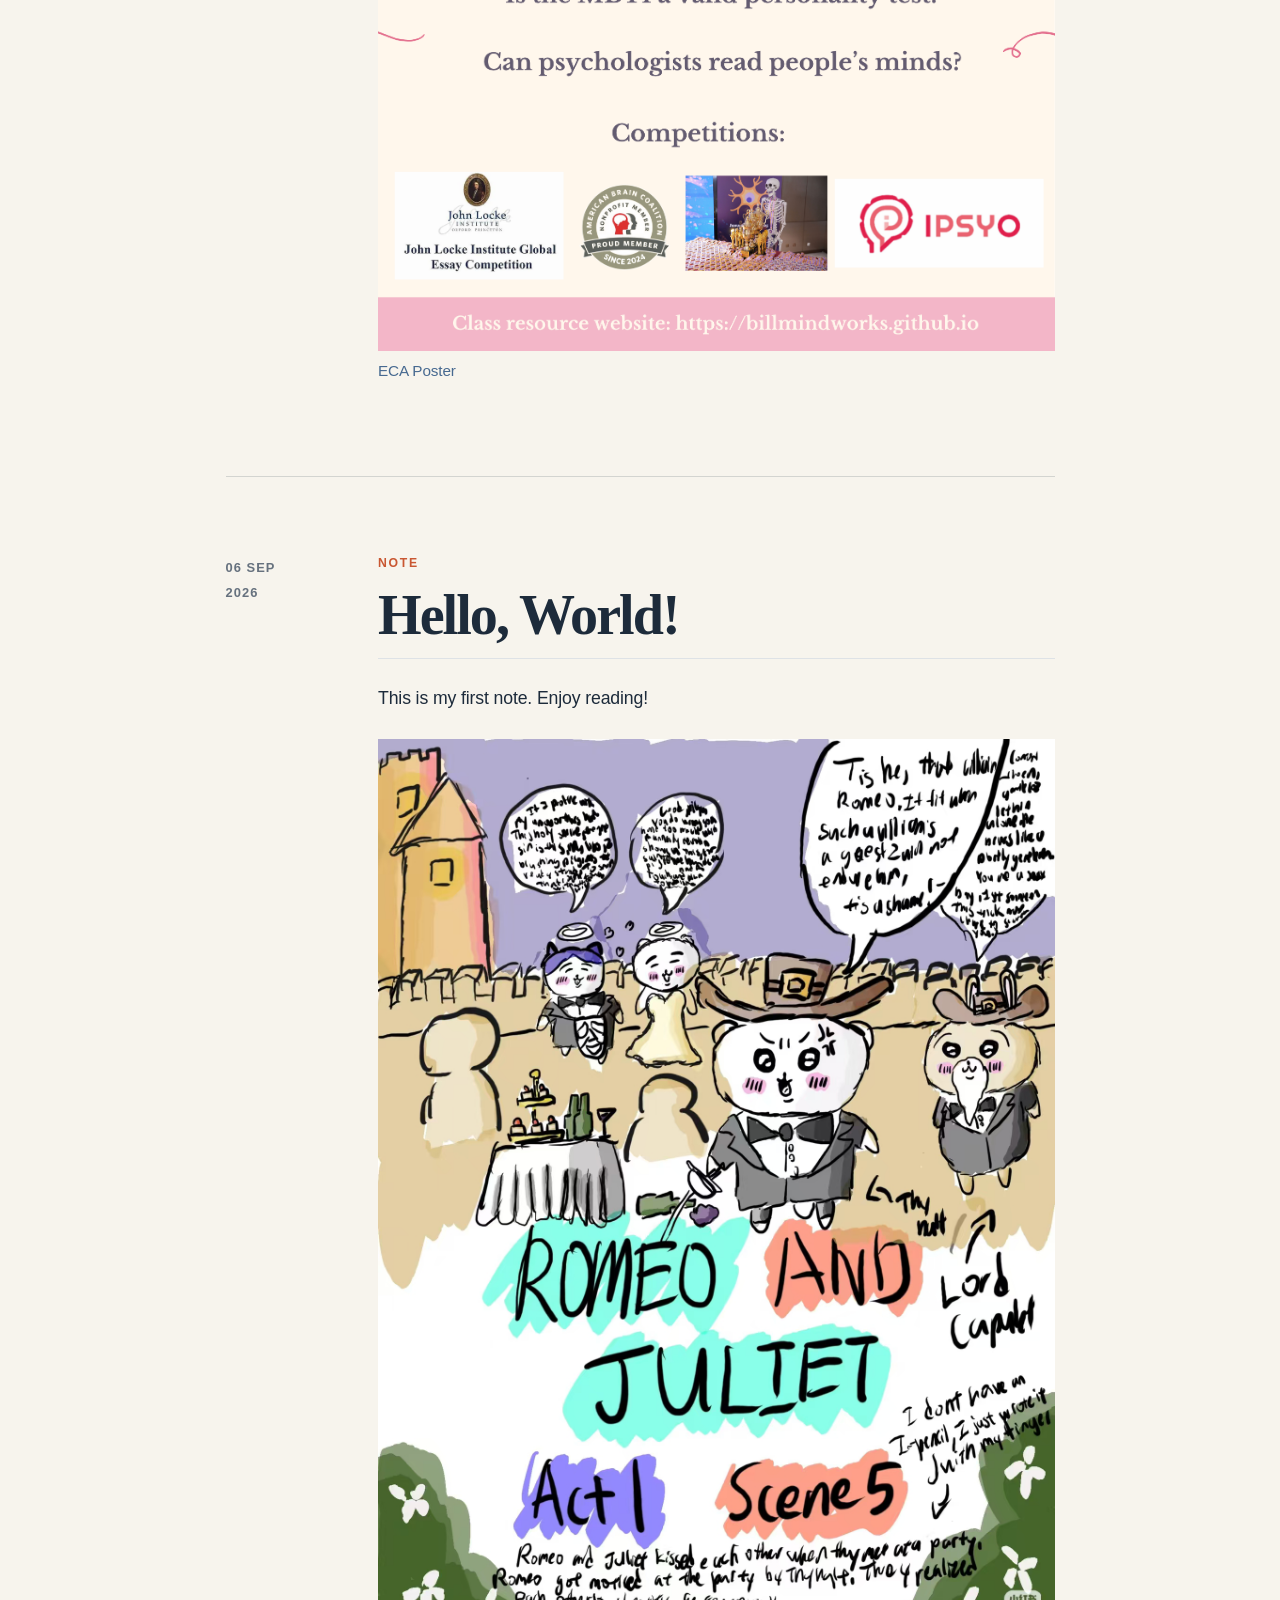
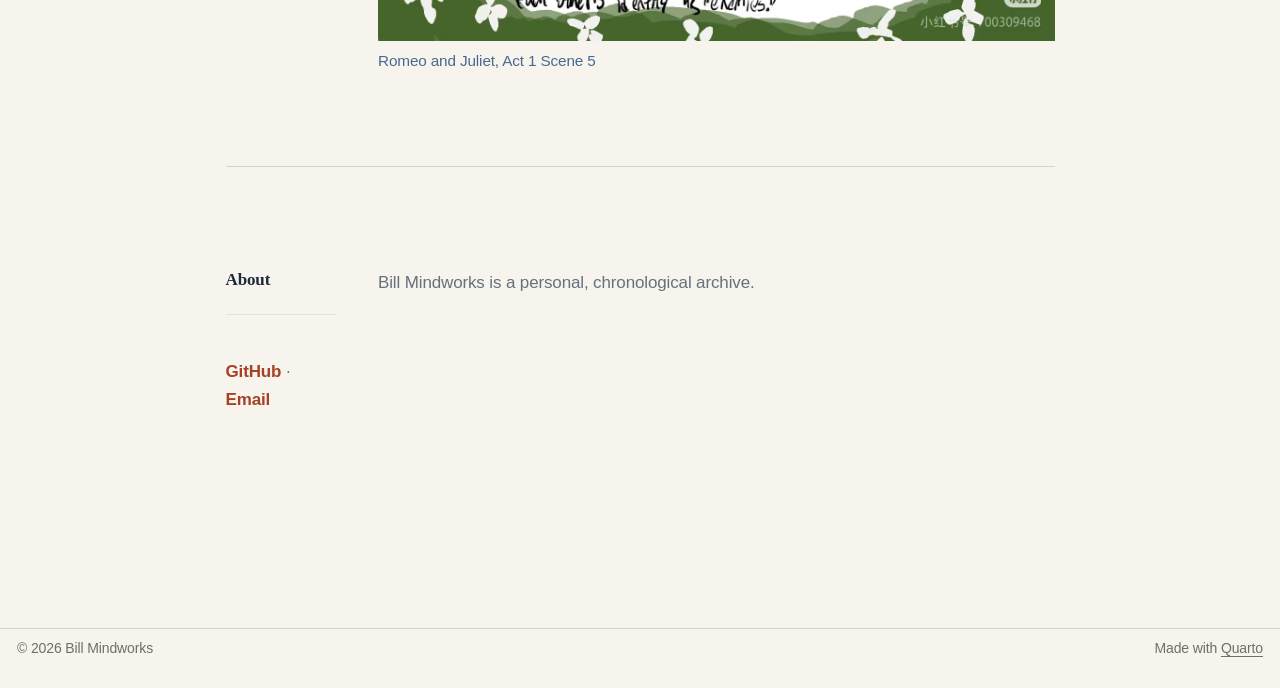
==== commit ac59a785: "Add files via upload" ====
--- a/index.html
+++ b/index.html
@@ -83,13 +83,17 @@
 <link rel="stylesheet" href="assets/styles.css">
 <meta property="og:title" content="Bill Mindworks">
 <meta property="og:description" content="A chronological record of writing, presentations, and photographs.">
-<meta property="og:image" content="https://billmindworks.github.io/billmindworks/photos/romeo-and-juliet.jpg">
+<meta property="og:image" content="https://billmindworks.github.io/billmindworks/photos/intro-to-psychology.png">
 <meta property="og:site_name" content="Bill Mindworks">
-<meta property="og:image:alt" content="Act 1 Scene 5">
+<meta property="og:image:alt" content="ECA Poster">
+<meta property="og:image:height" content="2245">
+<meta property="og:image:width" content="1587">
 <meta name="twitter:title" content="Bill Mindworks">
 <meta name="twitter:description" content="A chronological record of writing, presentations, and photographs.">
-<meta name="twitter:image" content="https://billmindworks.github.io/billmindworks/photos/romeo-and-juliet.jpg">
-<meta name="twitter:image:alt" content="Act 1 Scene 5">
+<meta name="twitter:image" content="https://billmindworks.github.io/billmindworks/photos/intro-to-psychology.png">
+<meta name="twitter:image:alt" content="ECA Poster">
+<meta name="twitter:image-height" content="2245">
+<meta name="twitter:image-width" content="1587">
 <meta name="twitter:card" content="summary_large_image">
 </head>
 
@@ -132,26 +136,26 @@
 <p class="site-name">
 Bill Mindworks
 </p>
-<section id="a-record-of-things-worth-keeping." class="level1">
-<h1>A record of things worth keeping.</h1>
+<section id="notes-on-psychology-and-behavioral-science." class="level1">
+<h1>Notes on psychology and behavioral science.</h1>
 <p>Writing, presentations, and photographs—in chronological order.</p>
 </section>
 </div>
 <div class="feed" aria-label="Chronological entries">
 <div class="entry">
 <div class="entry-date">
-<p><time datetime="2026-09-06">06 Sep<br>2026</time></p>
+<p><time datetime="2026-09-23">23 Sep<br>2026</time></p>
 </div>
 <div class="entry-body">
 <p class="entry-type">
-Photograph
+Poster
 </p>
-<section id="my-art-work" class="level2">
-<h2 class="anchored" data-anchor-id="my-art-work">My Art Work</h2>
+<section id="eca-intro-to-psychology" class="level2">
+<h2 class="anchored" data-anchor-id="eca-intro-to-psychology">ECA: Intro to Psychology</h2>
 <div class="quarto-figure quarto-figure-center">
 <figure class="figure">
-<p><a href="photos/romeo-and-juliet.jpg" class="lightbox" data-gallery="journal" title="Act 1 Scene 5"><img src="photos/romeo-and-juliet.jpg" class="img-fluid figure-img" alt="Act 1 Scene 5"></a></p>
-<figcaption>Act 1 Scene 5</figcaption>
+<p><a href="photos/intro-to-psychology.png" class="lightbox" data-gallery="journal" title="ECA Poster"><img src="photos/intro-to-psychology.png" class="img-fluid figure-img" alt="ECA Poster"></a></p>
+<figcaption>ECA Poster</figcaption>
 </figure>
 </div>
 </section>
@@ -159,7 +163,7 @@
 </div>
 <div class="entry">
 <div class="entry-date">
-<p><time datetime="2026-09-05">05 Sep<br>2026</time></p>
+<p><time datetime="2026-09-06">06 Sep<br>2026</time></p>
 </div>
 <div class="entry-body">
 <p class="entry-type">
@@ -168,10 +172,28 @@
 <section id="hello-world" class="level2">
 <h2 class="anchored" data-anchor-id="hello-world">Hello, World!</h2>
 <p>This is my first note. Enjoy reading!</p>
+<div class="quarto-figure quarto-figure-center">
+<figure class="figure">
+<p><a href="photos/romeo-and-juliet.jpg" class="lightbox" data-gallery="journal" title="Romeo and Juliet, Act 1 Scene 5"><img src="photos/romeo-and-juliet.jpg" class="img-fluid figure-img" alt="Romeo and Juliet, Act 1 Scene 5"></a></p>
+<figcaption>Romeo and Juliet, Act 1 Scene 5</figcaption>
+</figure>
+</div>
 </section>
 </div>
 </div>
 <!-- Add every new entry directly below the opening `.feed` line above.
+
+NOTE
+::: {.entry}
+::: {.entry-date}
+<time datetime="2026-09-05">05 Sep<br>2026</time>
+:::
+::: {.entry-body}
+<p class="entry-type">Note</p>
+## Hello, World!
+This is my first note. Enjoy reading!
+:::
+:::
 
 ARTICLE
 ::: {.entry}
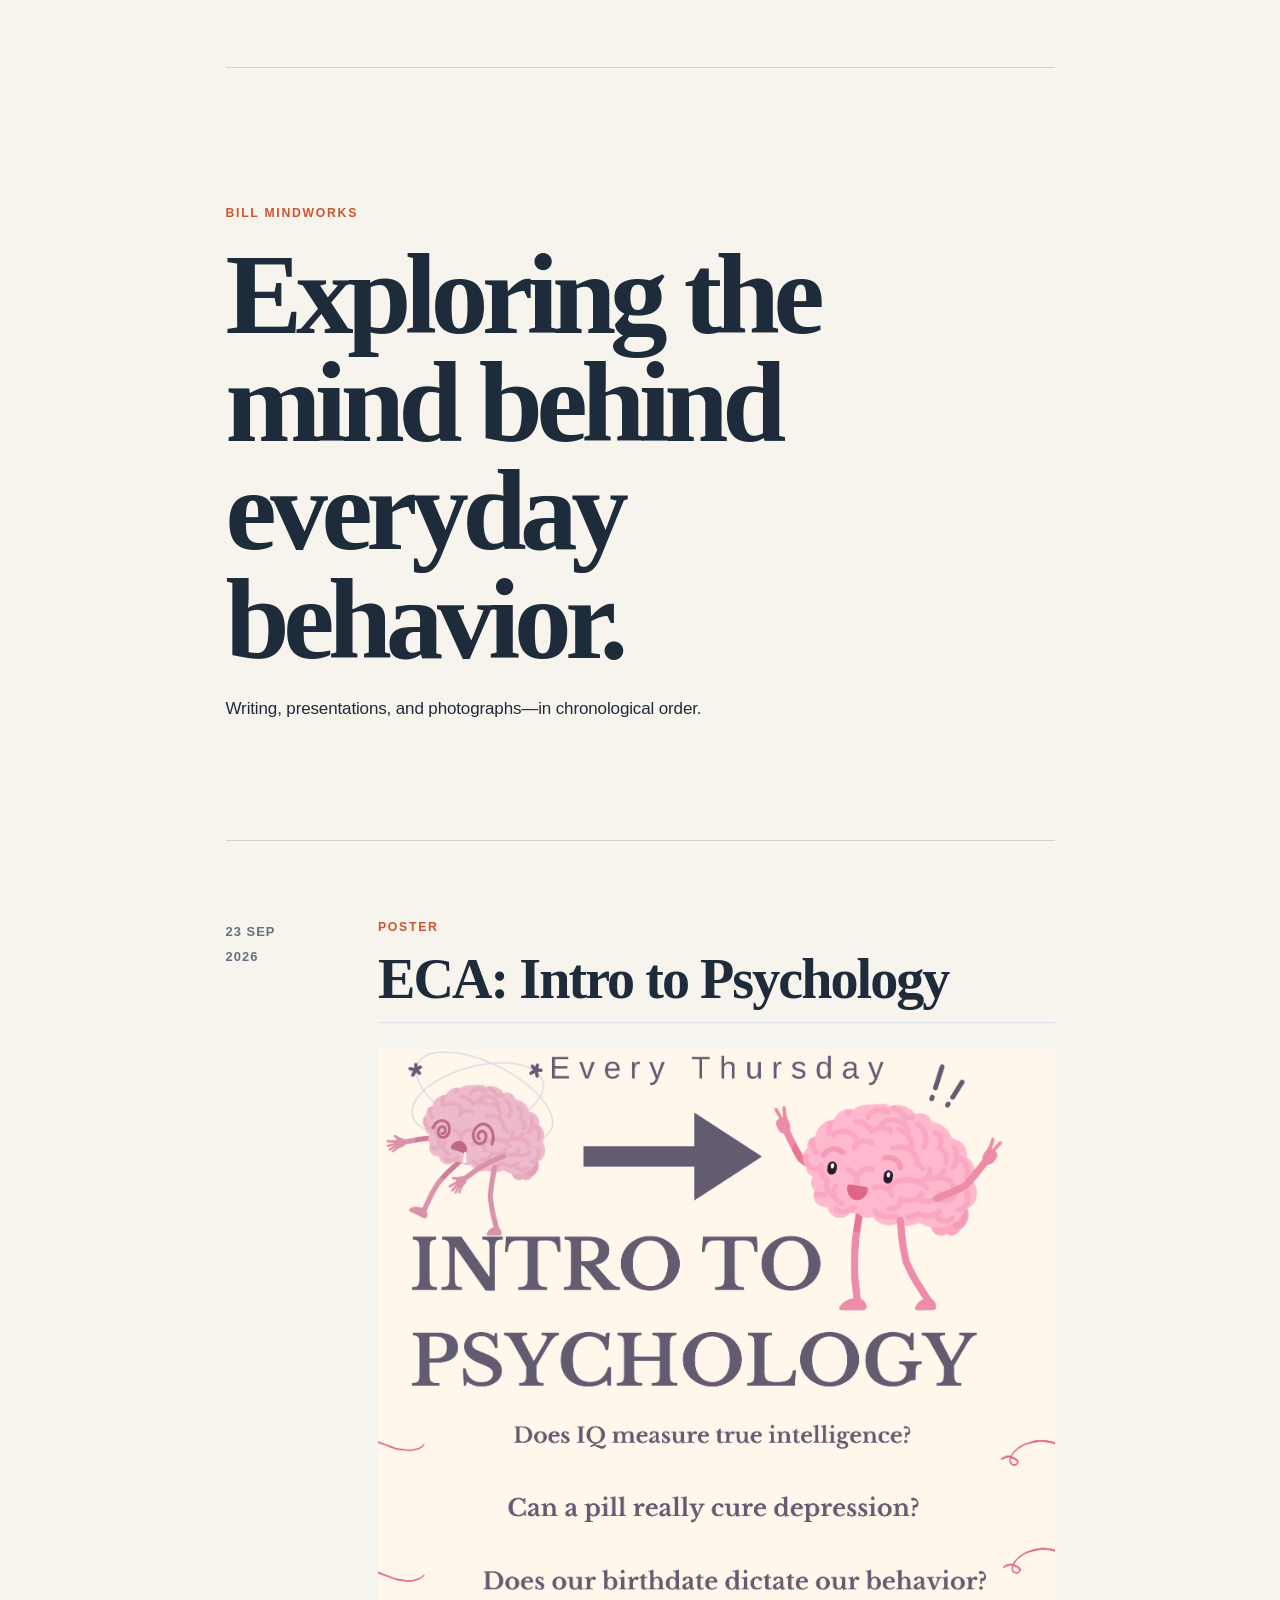
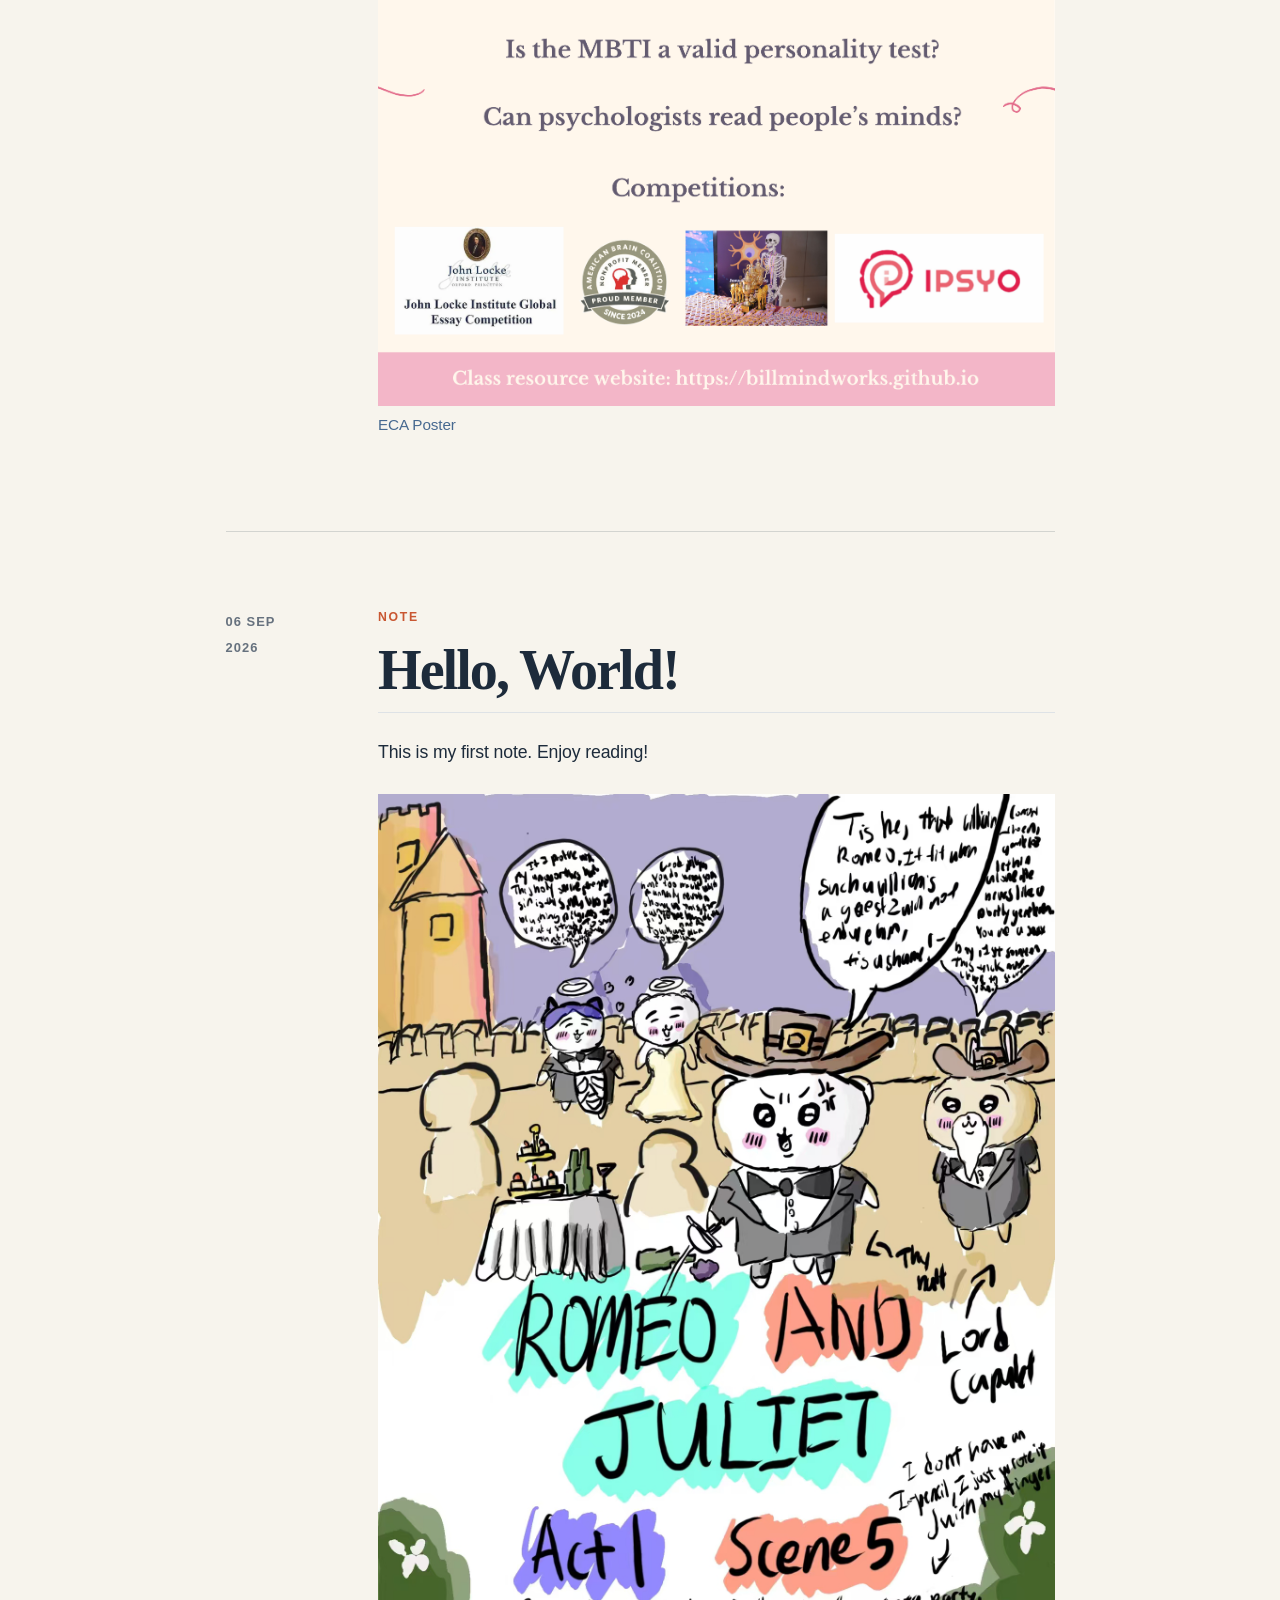
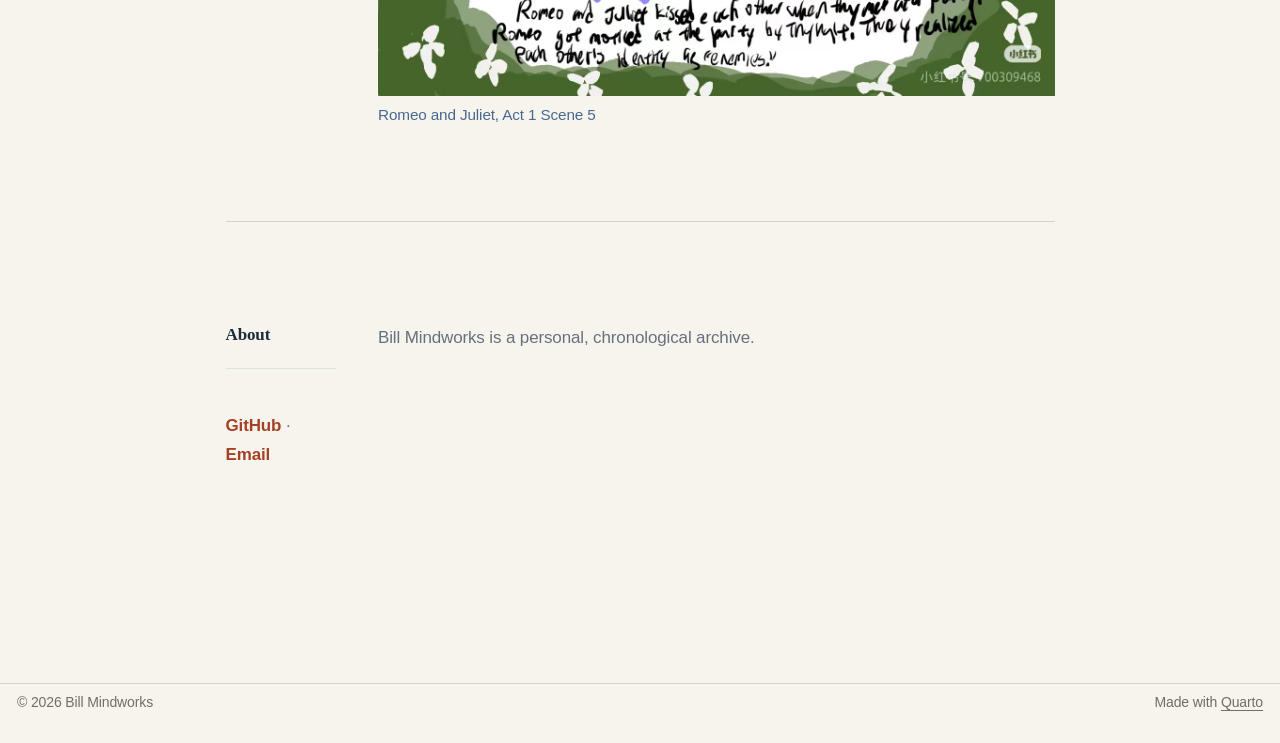
==== commit ee194454: "Publish latest local site files" ====
--- a/index.html
+++ b/index.html
@@ -6,7 +6,6 @@
 
 <meta name="viewport" content="width=device-width, initial-scale=1.0, user-scalable=yes">
 
-<meta name="description" content="A chronological record of writing, presentations, and photographs.">
 
 <title>Bill Mindworks</title>
 <style>
@@ -46,7 +45,7 @@
 <link href="site_libs/quarto-html/quarto-syntax-highlighting-64a204ab8560d761af7679ceaba22944.css" rel="stylesheet" id="quarto-text-highlighting-styles">
 <script src="site_libs/bootstrap/bootstrap.min.js"></script>
 <link href="site_libs/bootstrap/bootstrap-icons.css" rel="stylesheet">
-<link href="site_libs/bootstrap/bootstrap-3fcc58c3bb941b803f6d9fa51f8ef929.min.css" rel="stylesheet" append-hash="true" id="quarto-bootstrap" data-mode="light">
+<link href="site_libs/bootstrap/bootstrap-663fffef254154b0ab441e55b4b206c4.min.css" rel="stylesheet" append-hash="true" id="quarto-bootstrap" data-mode="light">
 <script src="site_libs/quarto-contrib/glightbox/glightbox.min.js"></script>
 <link href="site_libs/quarto-contrib/glightbox/glightbox.min.css" rel="stylesheet">
 <link href="site_libs/quarto-contrib/glightbox/lightbox.css" rel="stylesheet">
@@ -82,15 +81,15 @@
 
 <link rel="stylesheet" href="assets/styles.css">
 <meta property="og:title" content="Bill Mindworks">
-<meta property="og:description" content="A chronological record of writing, presentations, and photographs.">
-<meta property="og:image" content="https://billmindworks.github.io/billmindworks/photos/intro-to-psychology.png">
+<meta property="og:description" content="A chronological record of writing, presentations, and photographs">
+<meta property="og:image" content="https://billmindworks.github.io/photos/intro-to-psychology.png">
 <meta property="og:site_name" content="Bill Mindworks">
 <meta property="og:image:alt" content="ECA Poster">
 <meta property="og:image:height" content="2245">
 <meta property="og:image:width" content="1587">
 <meta name="twitter:title" content="Bill Mindworks">
-<meta name="twitter:description" content="A chronological record of writing, presentations, and photographs.">
-<meta name="twitter:image" content="https://billmindworks.github.io/billmindworks/photos/intro-to-psychology.png">
+<meta name="twitter:description" content="A chronological record of writing, presentations, and photographs">
+<meta name="twitter:image" content="https://billmindworks.github.io/photos/intro-to-psychology.png">
 <meta name="twitter:image:alt" content="ECA Poster">
 <meta name="twitter:image-height" content="2245">
 <meta name="twitter:image-width" content="1587">
@@ -106,38 +105,17 @@
 <!-- margin-sidebar -->
     
 <!-- main -->
-<main class="content column-page" id="quarto-document-content">
-
-<header id="title-block-header" class="quarto-title-block default">
-<div class="quarto-title">
-<h1 class="title">Bill Mindworks</h1>
-</div>
-
-<div>
-  <div class="description">
-    A chronological record of writing, presentations, and photographs.
-  </div>
-</div>
-
-
-<div class="quarto-title-meta column-page">
-
-    
-  
-    
-  </div>
-  
-
-
-</header>
+<main class="content column-page" id="quarto-document-content"><header id="title-block-header" class="quarto-title-block"></header>
+
+
 
 
 <div class="masthead">
 <p class="site-name">
 Bill Mindworks
 </p>
-<section id="notes-on-psychology-and-behavioral-science." class="level1">
-<h1>Notes on psychology and behavioral science.</h1>
+<section id="exploring-the-mind-behind-everyday-behavior." class="level1">
+<h1>Exploring the mind behind everyday behavior.</h1>
 <p>Writing, presentations, and photographs—in chronological order.</p>
 </section>
 </div>
@@ -203,7 +181,9 @@
 ::: {.entry-body}
 <p class="entry-type">Article</p>
 ## Article title
-Write the article here.
+A short introduction to the article. Keep the full text on its own page.
+
+[Read article →](articles/article-slug.qmd){.article-link}
 :::
 :::
 
@@ -316,7 +296,7 @@
     }
       var localhostRegex = new RegExp(/^(?:http|https):\/\/localhost\:?[0-9]*\//);
       var mailtoRegex = new RegExp(/^mailto:/);
-        var filterRegex = new RegExp("https:\/\/billmindworks\.github\.io\/billmindworks\/");
+        var filterRegex = new RegExp("https:\/\/billmindworks\.github\.io\/");
       var isInternal = (href) => {
           return filterRegex.test(href) || localhostRegex.test(href) || mailtoRegex.test(href);
       }
--- a/assets/styles.css
+++ b/assets/styles.css
@@ -10,7 +10,6 @@
 #quarto-content { min-height: 80vh; }
 .page-layout-full .page-columns { display: block; }
 .page-layout-full main.content { max-width: 880px; margin-inline: auto; padding-inline: 1.5rem; }
-.quarto-title-block { display: none; }
 
 .masthead { padding: 7rem 0 6rem; border-bottom: 1px solid var(--line); }
 .site-name, .entry-type { color: var(--accent); font-size: .72rem; font-weight: 750; letter-spacing: .14em; text-transform: uppercase; }
@@ -27,7 +26,23 @@
 .entry-body img { display: block; width: 100%; margin-top: 1.5rem; }
 .button { display: inline-block; margin: .8rem .8rem 0 0; padding: .65rem 1rem; border-radius: 999px; background: var(--ink); color: var(--paper); font-weight: 700; text-decoration: none; }
 .button:hover { background: var(--accent); color: white; }
-.text-link { font-weight: 700; text-decoration: none; }
+.text-link, .article-link { font-weight: 700; text-decoration: none; }
+.article-link { display: inline-block; margin-top: .65rem; }
+
+/* Long article pages */
+.page-layout-article main.content { max-width: 760px; }
+.quarto-title-block { margin: 5rem 0 3rem; padding-bottom: 2.2rem; border-bottom: 1px solid var(--line); }
+.quarto-title-block .title { font-size: clamp(2.8rem, 7vw, 5rem); line-height: 1; letter-spacing: -.045em; }
+.quarto-title-block .description { max-width: 650px; color: var(--muted); font-size: 1.1rem; line-height: 1.65; }
+.quarto-title-meta { color: var(--muted); }
+.page-layout-article main.content > p,
+.page-layout-article main.content > ul,
+.page-layout-article main.content > ol,
+.page-layout-article main.content > blockquote { font-size: 1.08rem; line-height: 1.8; }
+.page-layout-article main.content > h2 { margin-top: 3.2rem; }
+.page-layout-article main.content > h3 { margin-top: 2.2rem; }
+.back-link { display: inline-block; margin: 0 0 2.5rem; color: var(--muted); font-size: .86rem; font-weight: 700; text-decoration: none; }
+.back-link:hover { color: var(--accent); }
 
 .colophon { display: grid; grid-template-columns: 110px minmax(0, 1fr); gap: 2.5rem; padding: 0 0 7rem; }
 .colophon h2 { margin: 0; font-size: 1rem; }
@@ -42,4 +57,5 @@
   .entry { grid-template-columns: 1fr; gap: .8rem; padding: 3.4rem 0; }
   .entry-date time br { display: none; }
   .colophon { grid-template-columns: 1fr; gap: .8rem; }
+  .quarto-title-block { margin-top: 3.5rem; }
 }
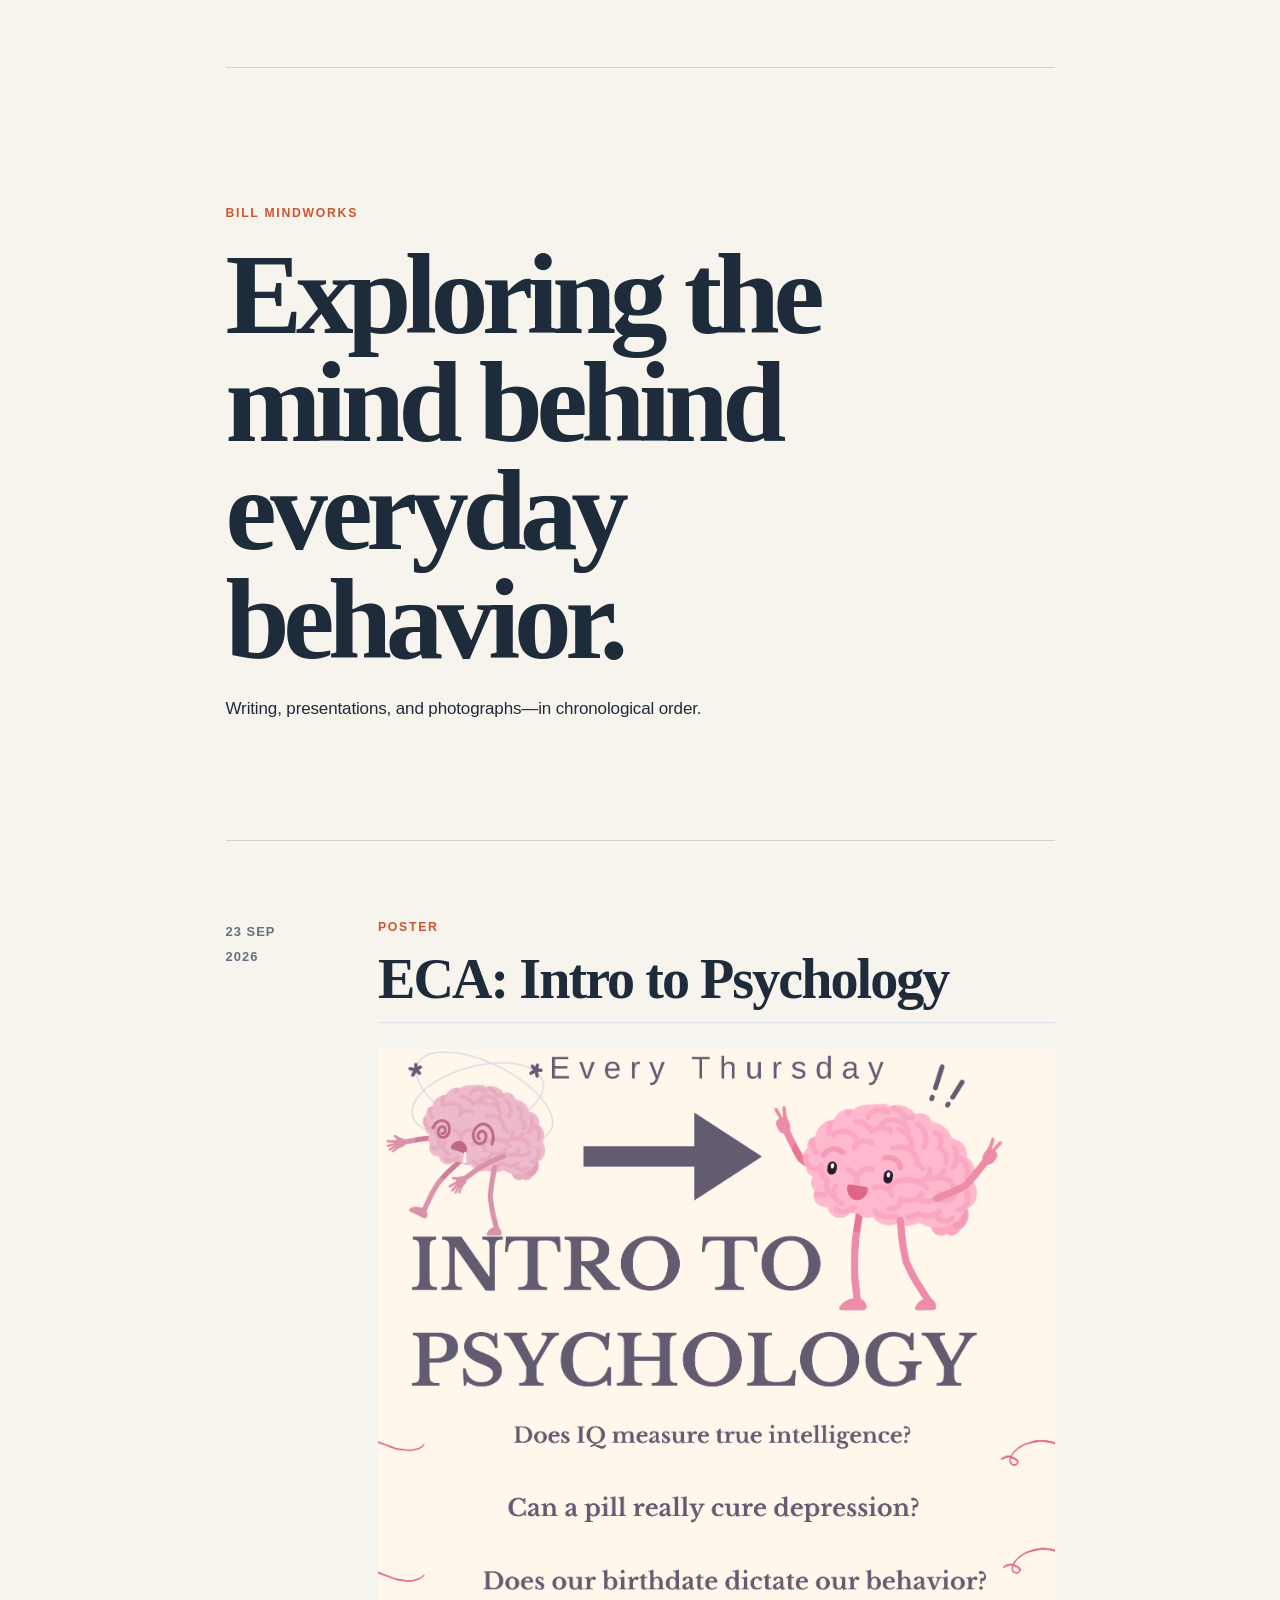
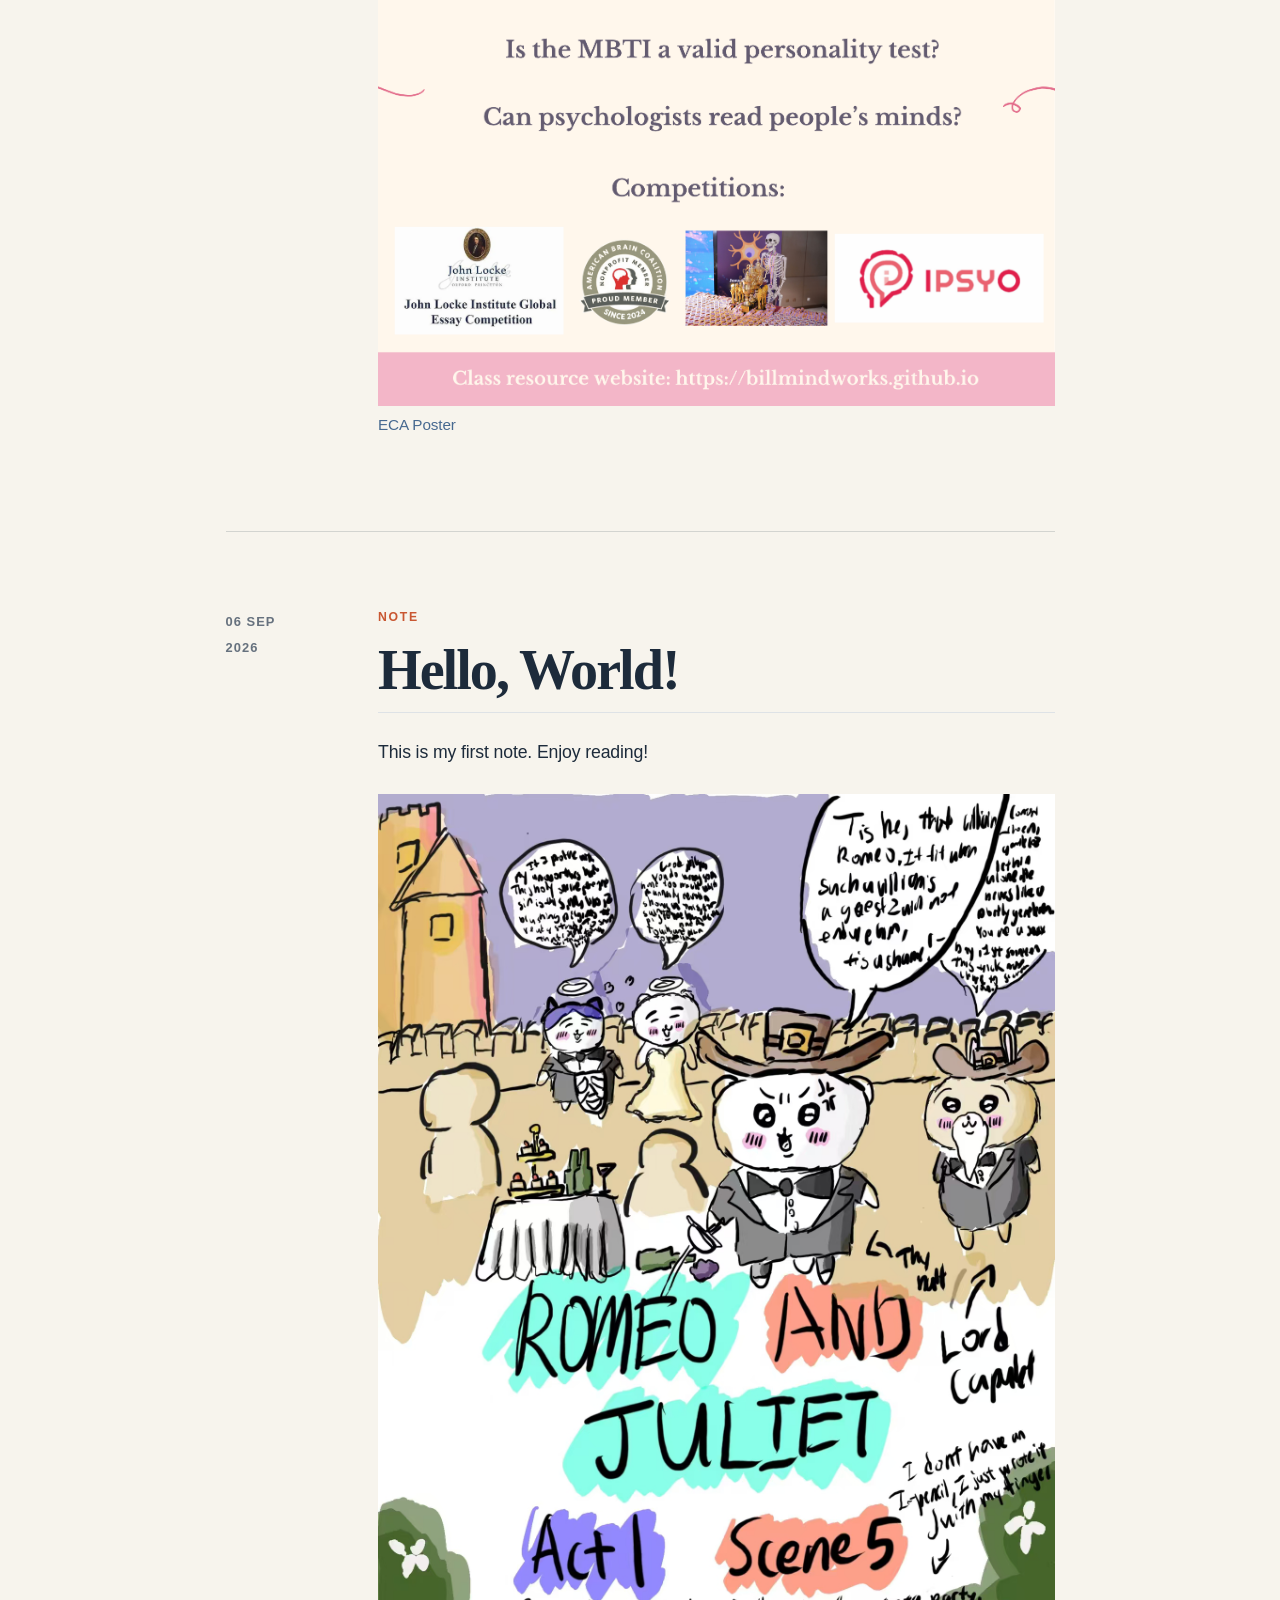
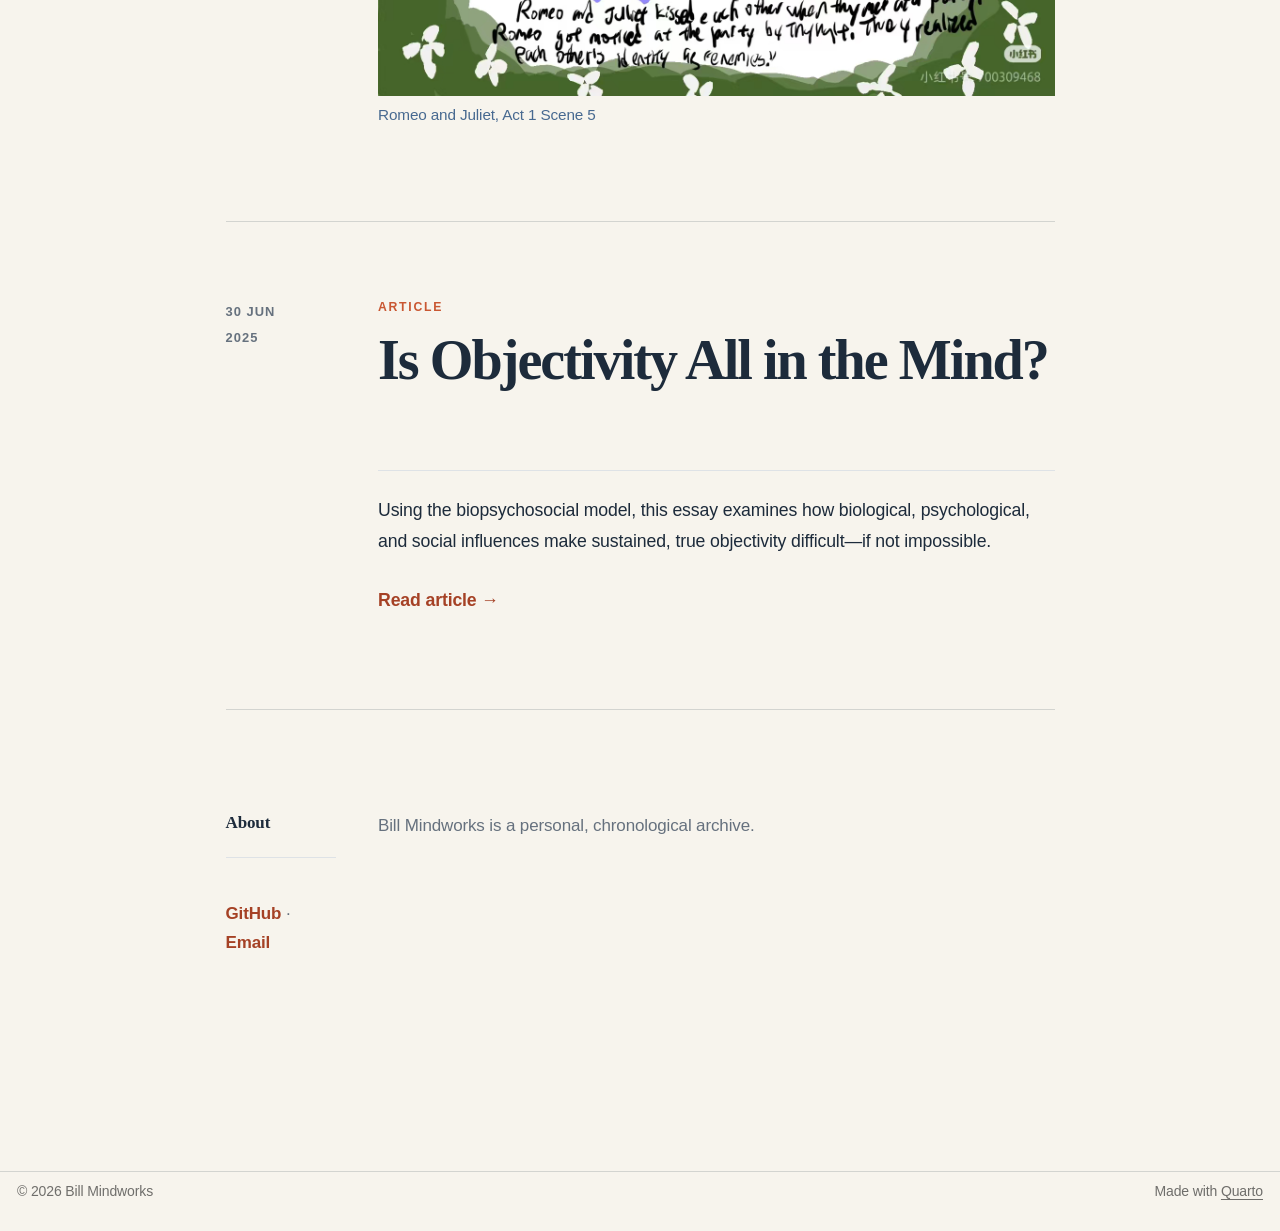
==== commit 6c83ba31: "Update website" ====
--- a/index.html
+++ b/index.html
@@ -159,6 +159,21 @@
 </section>
 </div>
 </div>
+<div class="entry">
+<div class="entry-date">
+<p><time datetime="2025-06-30">30 Jun<br>2025</time></p>
+</div>
+<div class="entry-body">
+<p class="entry-type">
+Article
+</p>
+<section id="is-objectivity-all-in-the-mind" class="level2">
+<h2 class="anchored" data-anchor-id="is-objectivity-all-in-the-mind">Is Objectivity All in the Mind?</h2>
+<p>Using the biopsychosocial model, this essay examines how biological, psychological, and social influences make sustained, true objectivity difficult—if not impossible.</p>
+<p><a href="./articles/is-objectivity-all-in-the-mind.html" class="article-link">Read article →</a></p>
+</section>
+</div>
+</div>
 <!-- Add every new entry directly below the opening `.feed` line above.
 
 NOTE
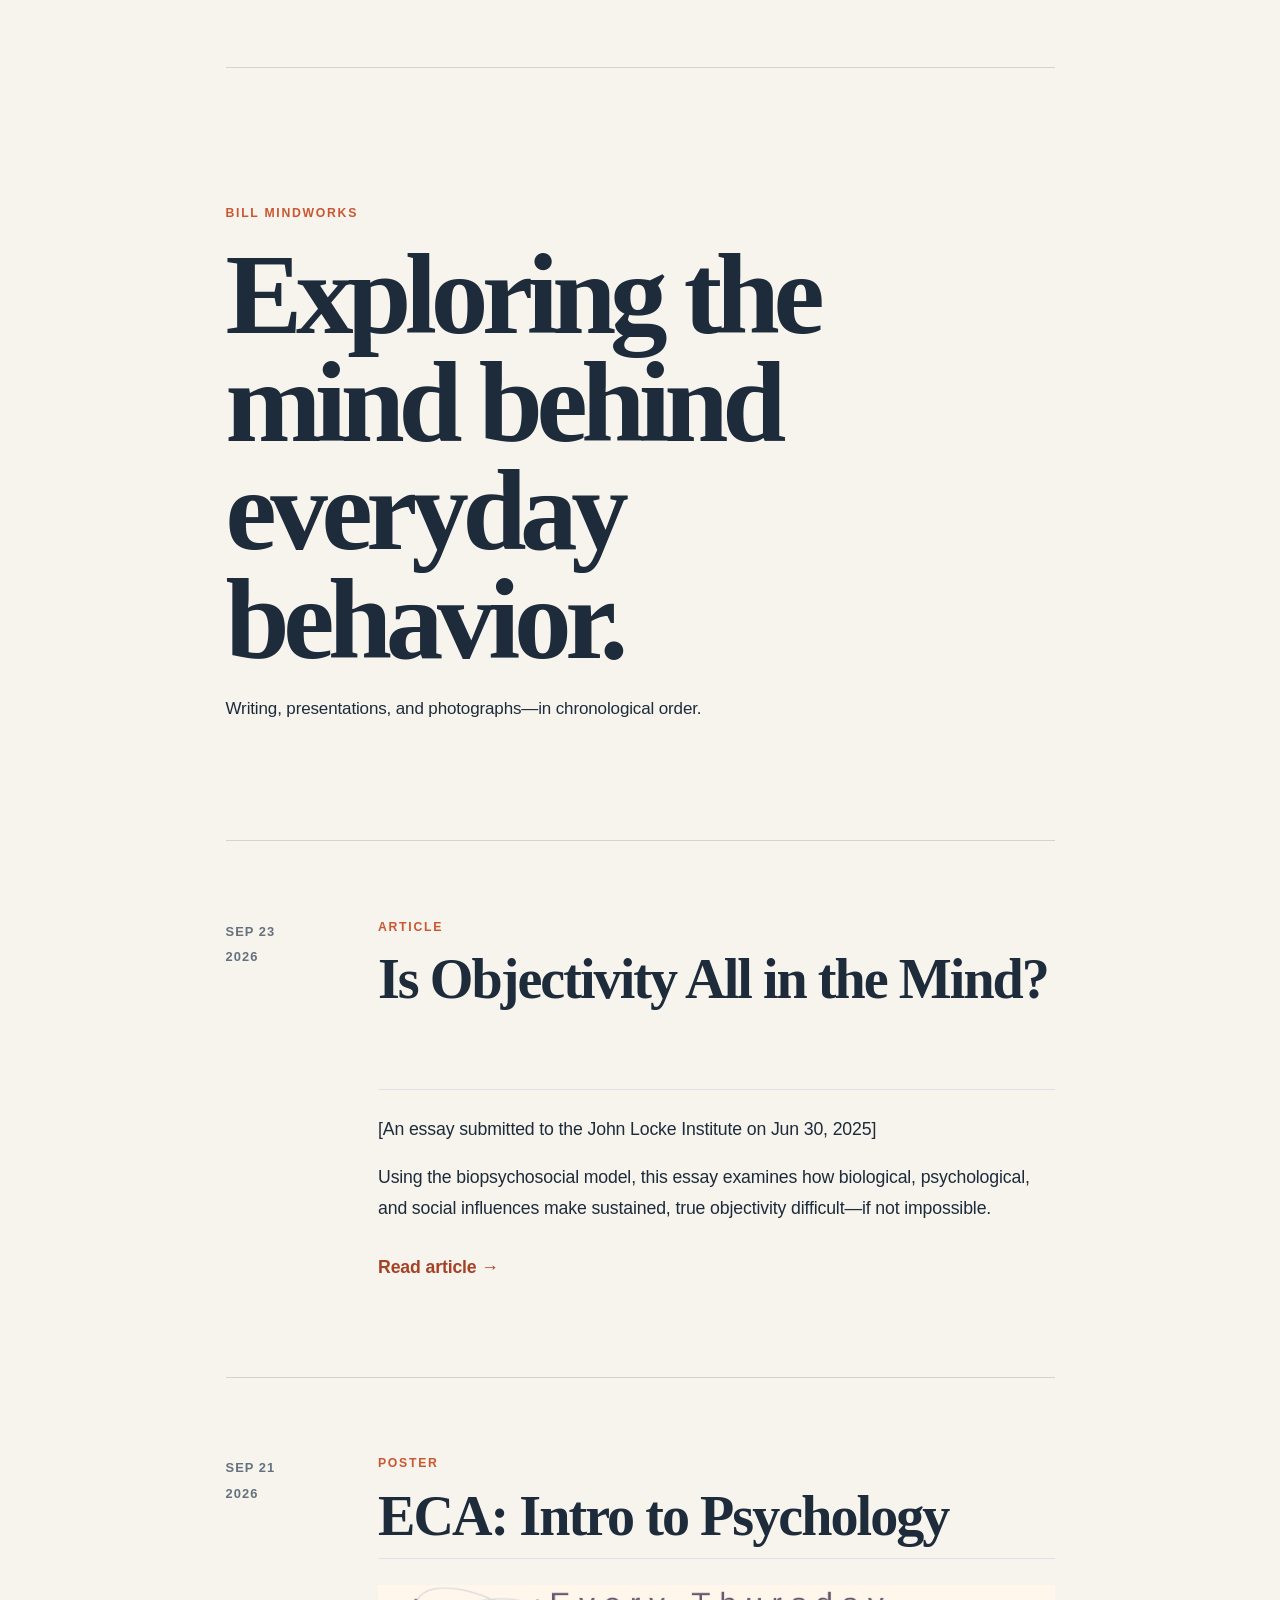
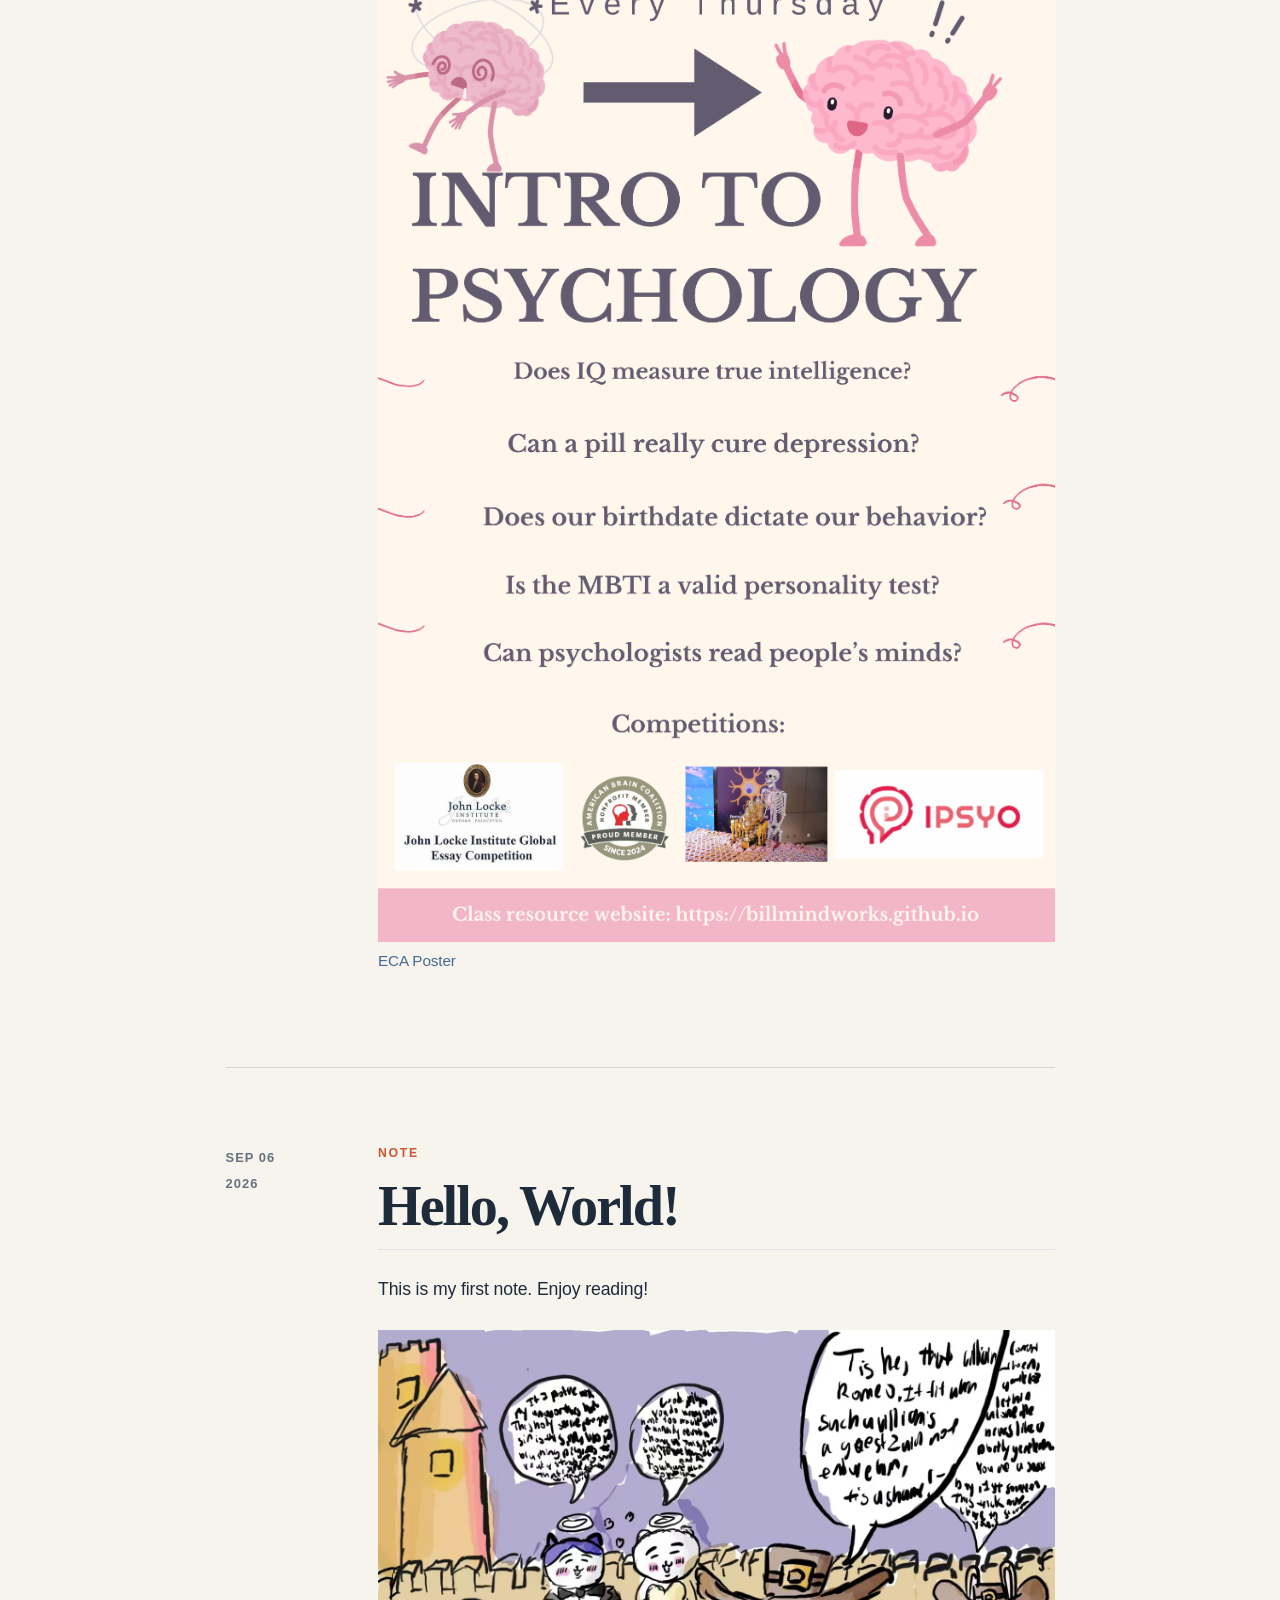
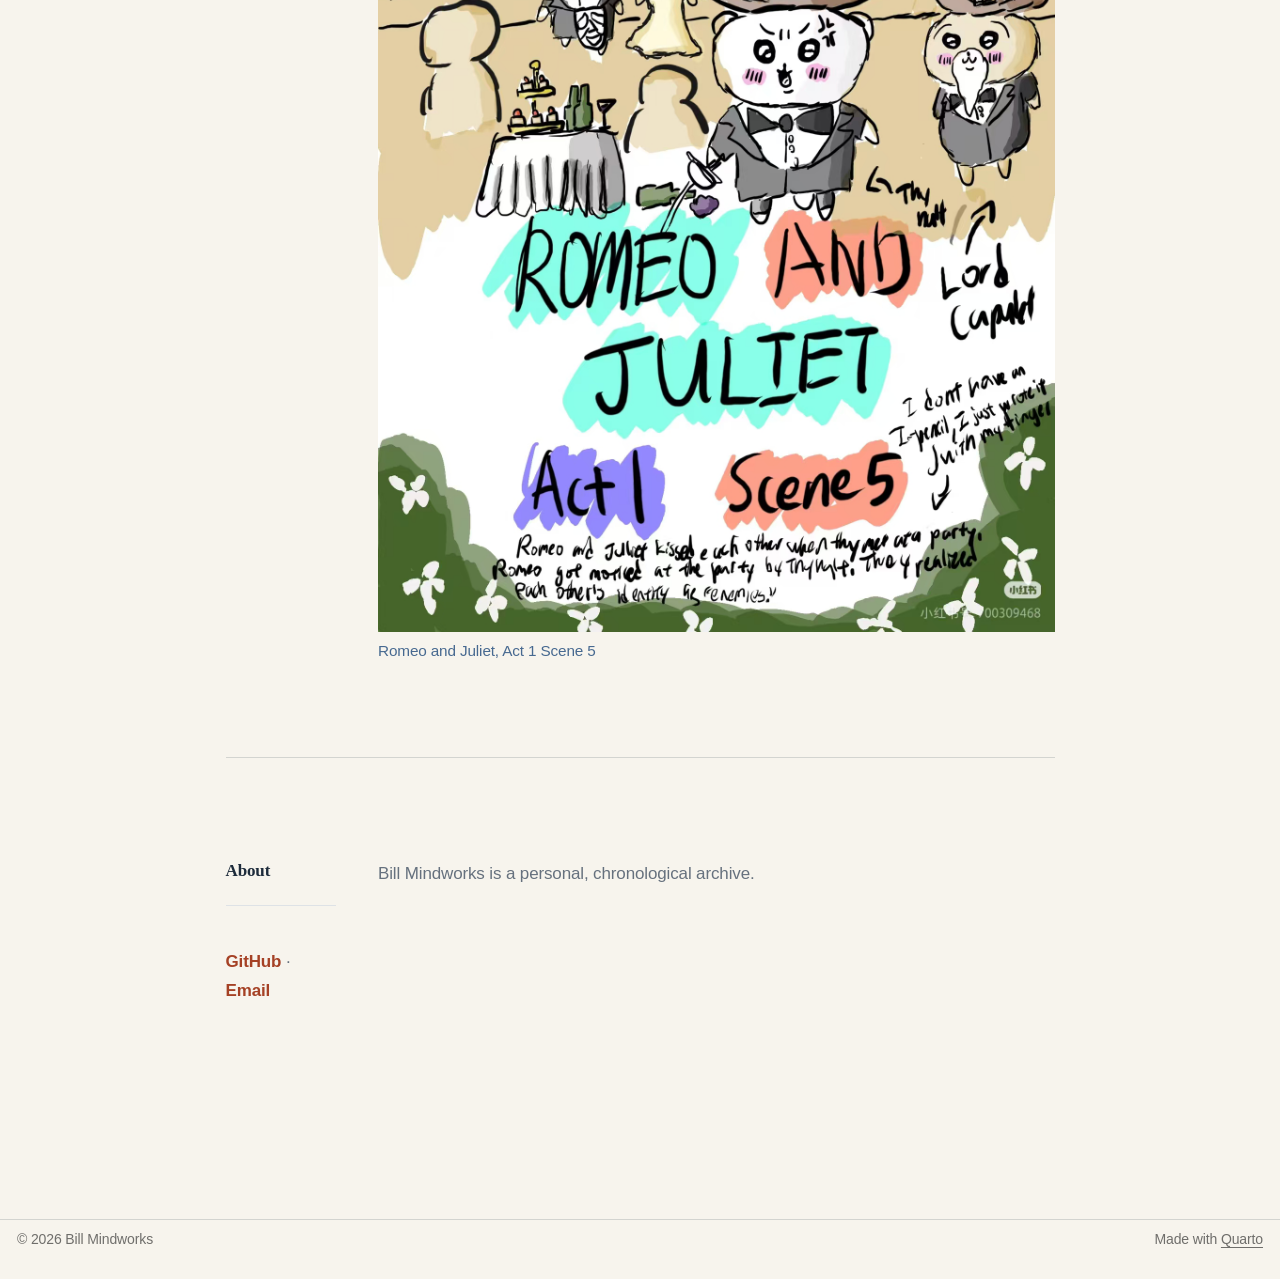
==== commit 1e28c971: "Update website" ====
--- a/index.html
+++ b/index.html
@@ -122,7 +122,23 @@
 <div class="feed" aria-label="Chronological entries">
 <div class="entry">
 <div class="entry-date">
-<p><time datetime="2026-09-23">23 Sep<br>2026</time></p>
+<p><time datetime="2026-09-23">Sep 23<br>2026</time></p>
+</div>
+<div class="entry-body">
+<p class="entry-type">
+Article
+</p>
+<section id="is-objectivity-all-in-the-mind" class="level2">
+<h2 class="anchored" data-anchor-id="is-objectivity-all-in-the-mind">Is Objectivity All in the Mind?</h2>
+<p>[An essay submitted to the John Locke Institute on Jun 30, 2025]</p>
+<p>Using the biopsychosocial model, this essay examines how biological, psychological, and social influences make sustained, true objectivity difficult—if not impossible.</p>
+<p><a href="./articles/is-objectivity-all-in-the-mind.html" class="article-link">Read article →</a></p>
+</section>
+</div>
+</div>
+<div class="entry">
+<div class="entry-date">
+<p><time datetime="2026-09-21">Sep 21<br>2026</time></p>
 </div>
 <div class="entry-body">
 <p class="entry-type">
@@ -141,7 +157,7 @@
 </div>
 <div class="entry">
 <div class="entry-date">
-<p><time datetime="2026-09-06">06 Sep<br>2026</time></p>
+<p><time datetime="2026-09-06">Sep 06<br>2026</time></p>
 </div>
 <div class="entry-body">
 <p class="entry-type">
@@ -159,21 +175,6 @@
 </section>
 </div>
 </div>
-<div class="entry">
-<div class="entry-date">
-<p><time datetime="2025-06-30">30 Jun<br>2025</time></p>
-</div>
-<div class="entry-body">
-<p class="entry-type">
-Article
-</p>
-<section id="is-objectivity-all-in-the-mind" class="level2">
-<h2 class="anchored" data-anchor-id="is-objectivity-all-in-the-mind">Is Objectivity All in the Mind?</h2>
-<p>Using the biopsychosocial model, this essay examines how biological, psychological, and social influences make sustained, true objectivity difficult—if not impossible.</p>
-<p><a href="./articles/is-objectivity-all-in-the-mind.html" class="article-link">Read article →</a></p>
-</section>
-</div>
-</div>
 <!-- Add every new entry directly below the opening `.feed` line above.
 
 NOTE
@@ -191,7 +192,7 @@
 ARTICLE
 ::: {.entry}
 ::: {.entry-date}
-<time datetime="2026-09-06">06 Sep<br>2026</time>
+<time datetime="2026-09-06">Sep 06<br>2026</time>
 :::
 ::: {.entry-body}
 <p class="entry-type">Article</p>
@@ -205,7 +206,7 @@
 PRESENTATION
 ::: {.entry}
 ::: {.entry-date}
-<time datetime="2026-09-06">06 Sep<br>2026</time>
+<time datetime="2026-09-06">Sep 06<br>2026</time>
 :::
 ::: {.entry-body}
 <p class="entry-type">Presentation</p>
@@ -219,7 +220,7 @@
 PHOTO
 ::: {.entry}
 ::: {.entry-date}
-<time datetime="2026-09-06">06 Sep<br>2026</time>
+<time datetime="2026-09-06">Sep 06<br>2026</time>
 :::
 ::: {.entry-body}
 <p class="entry-type">Photograph</p>
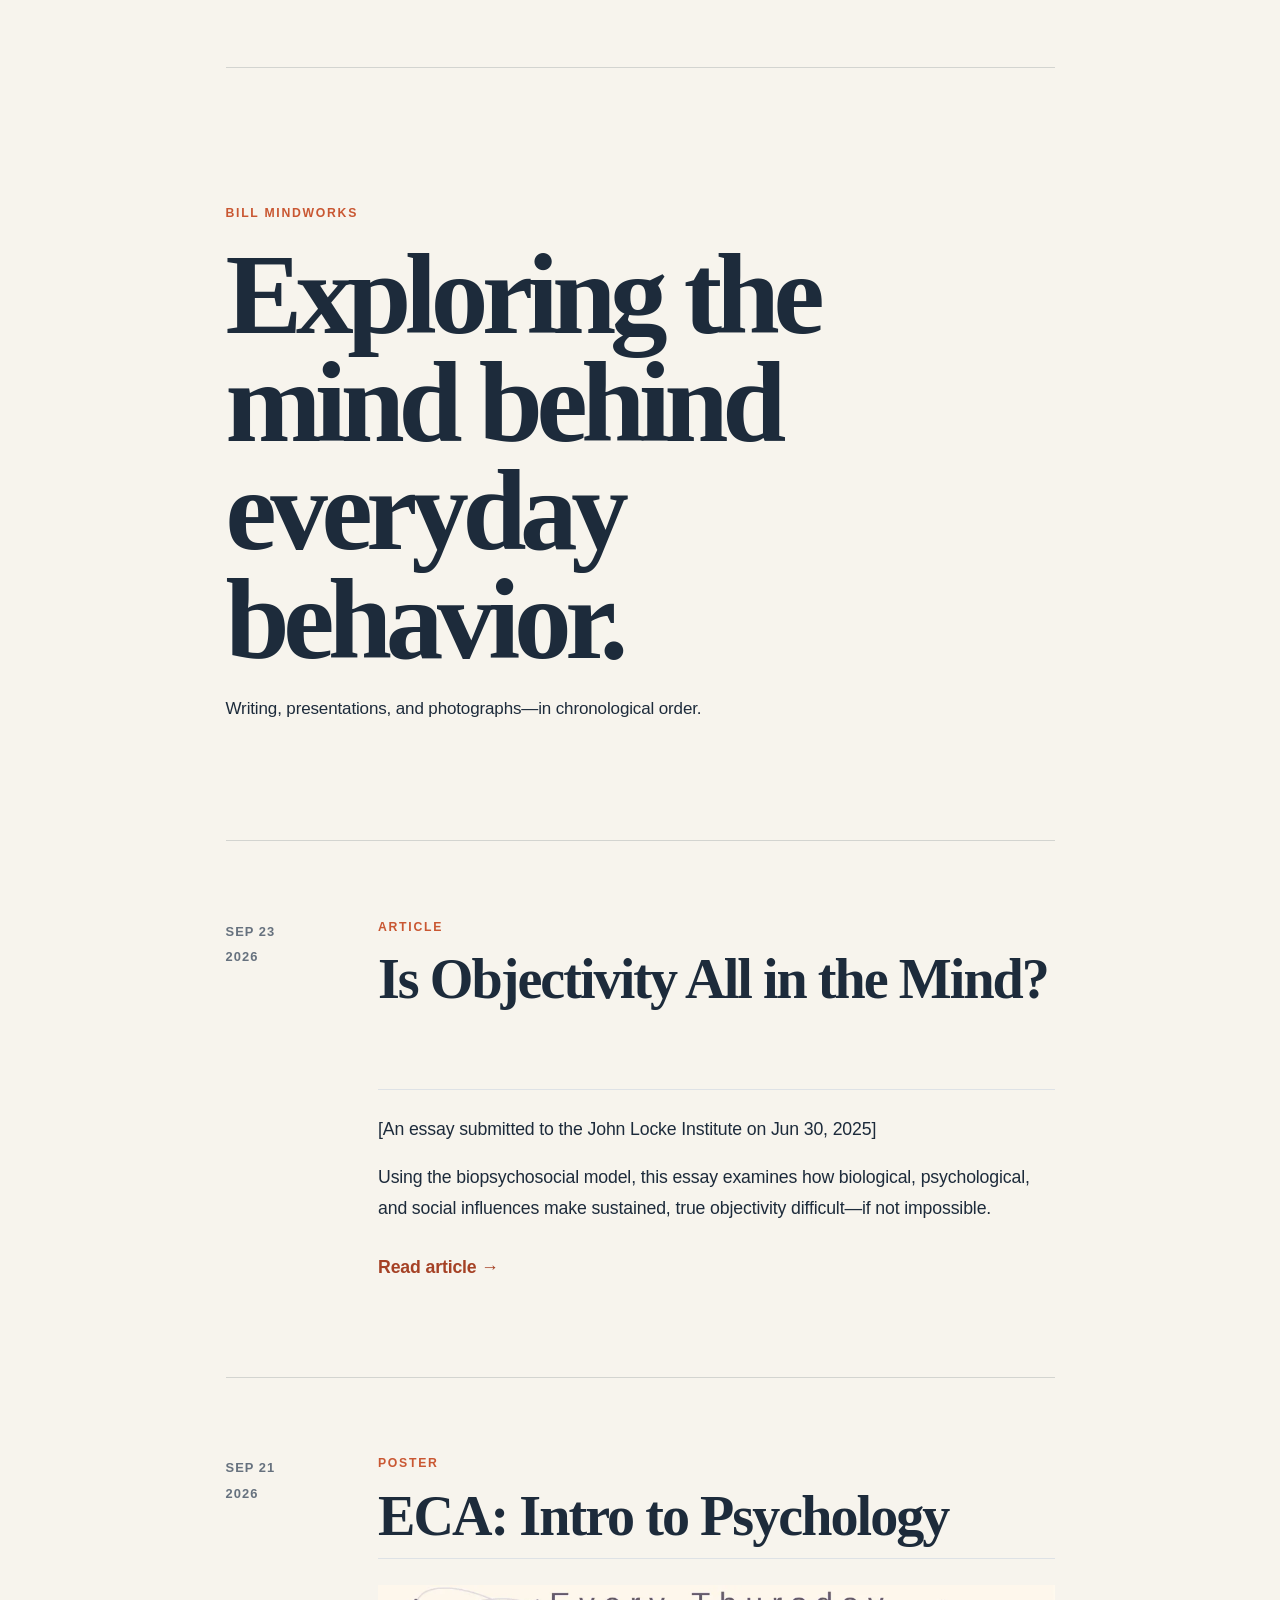
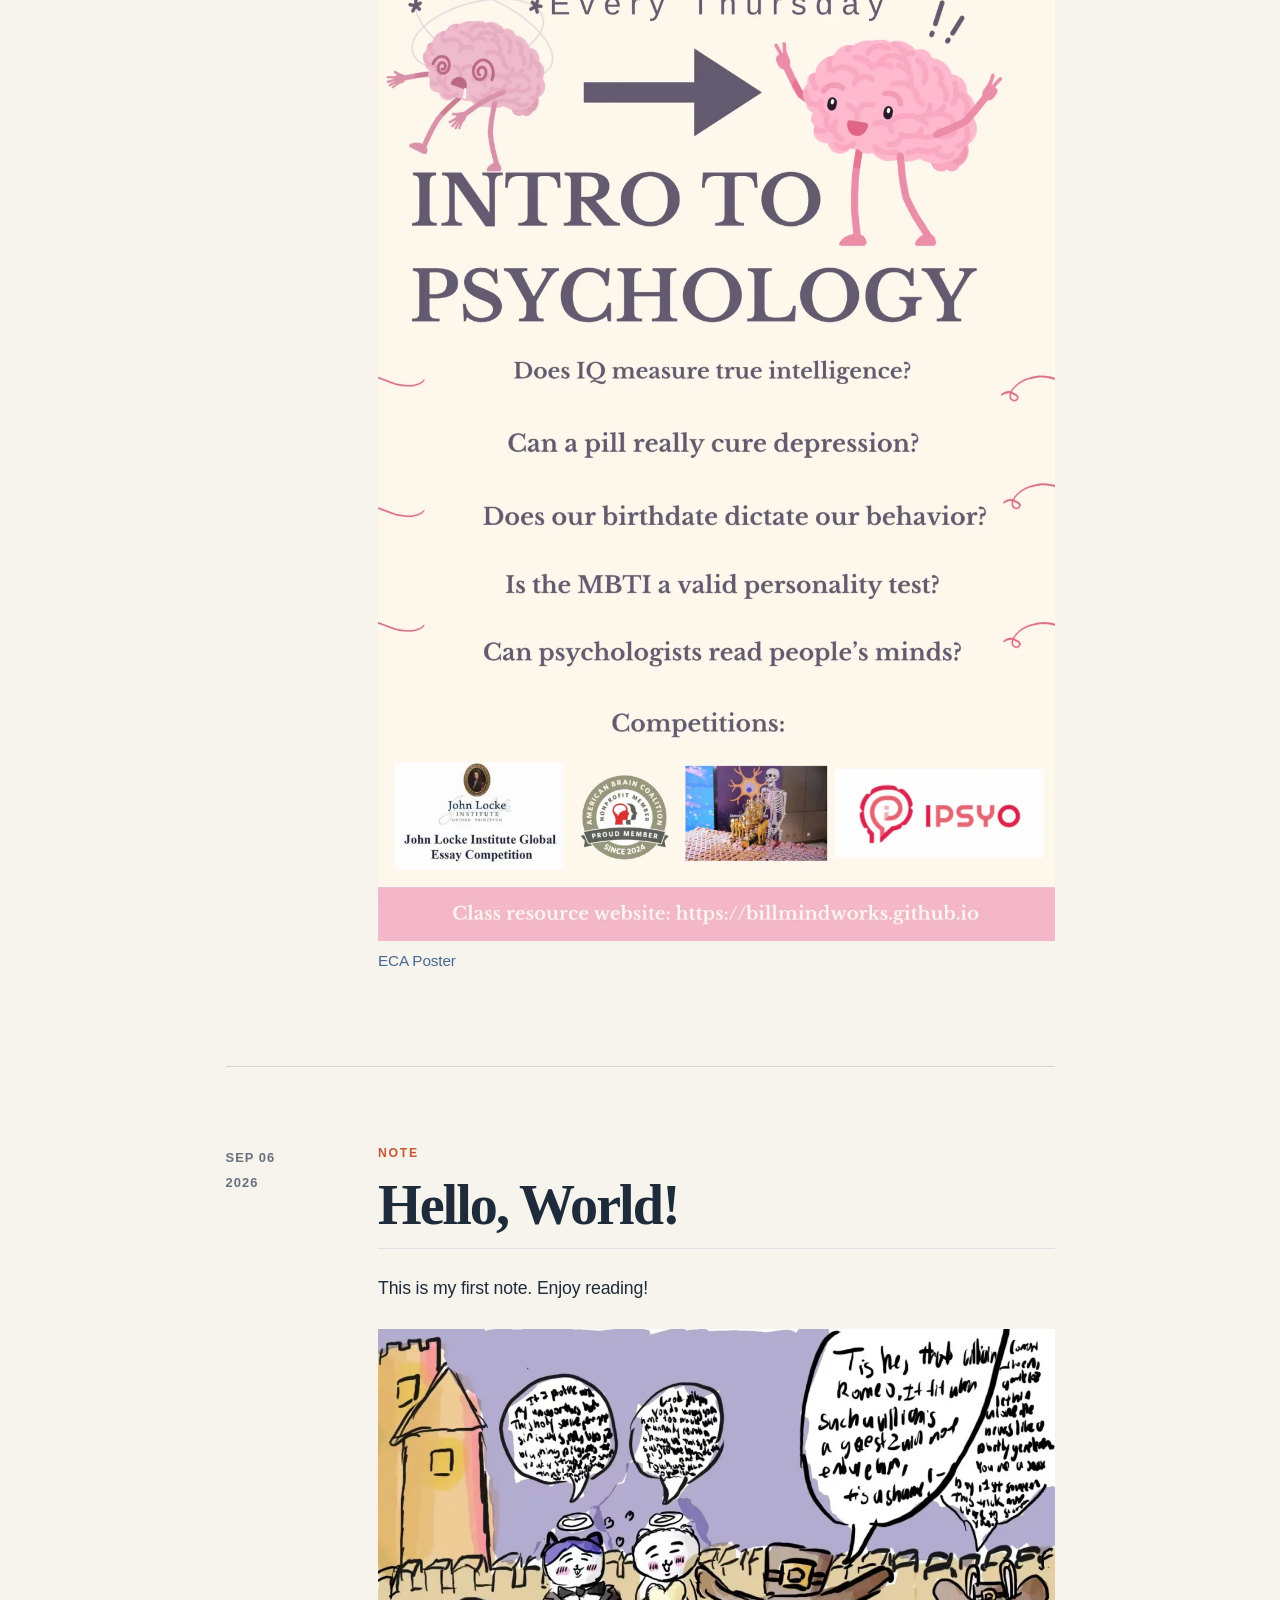
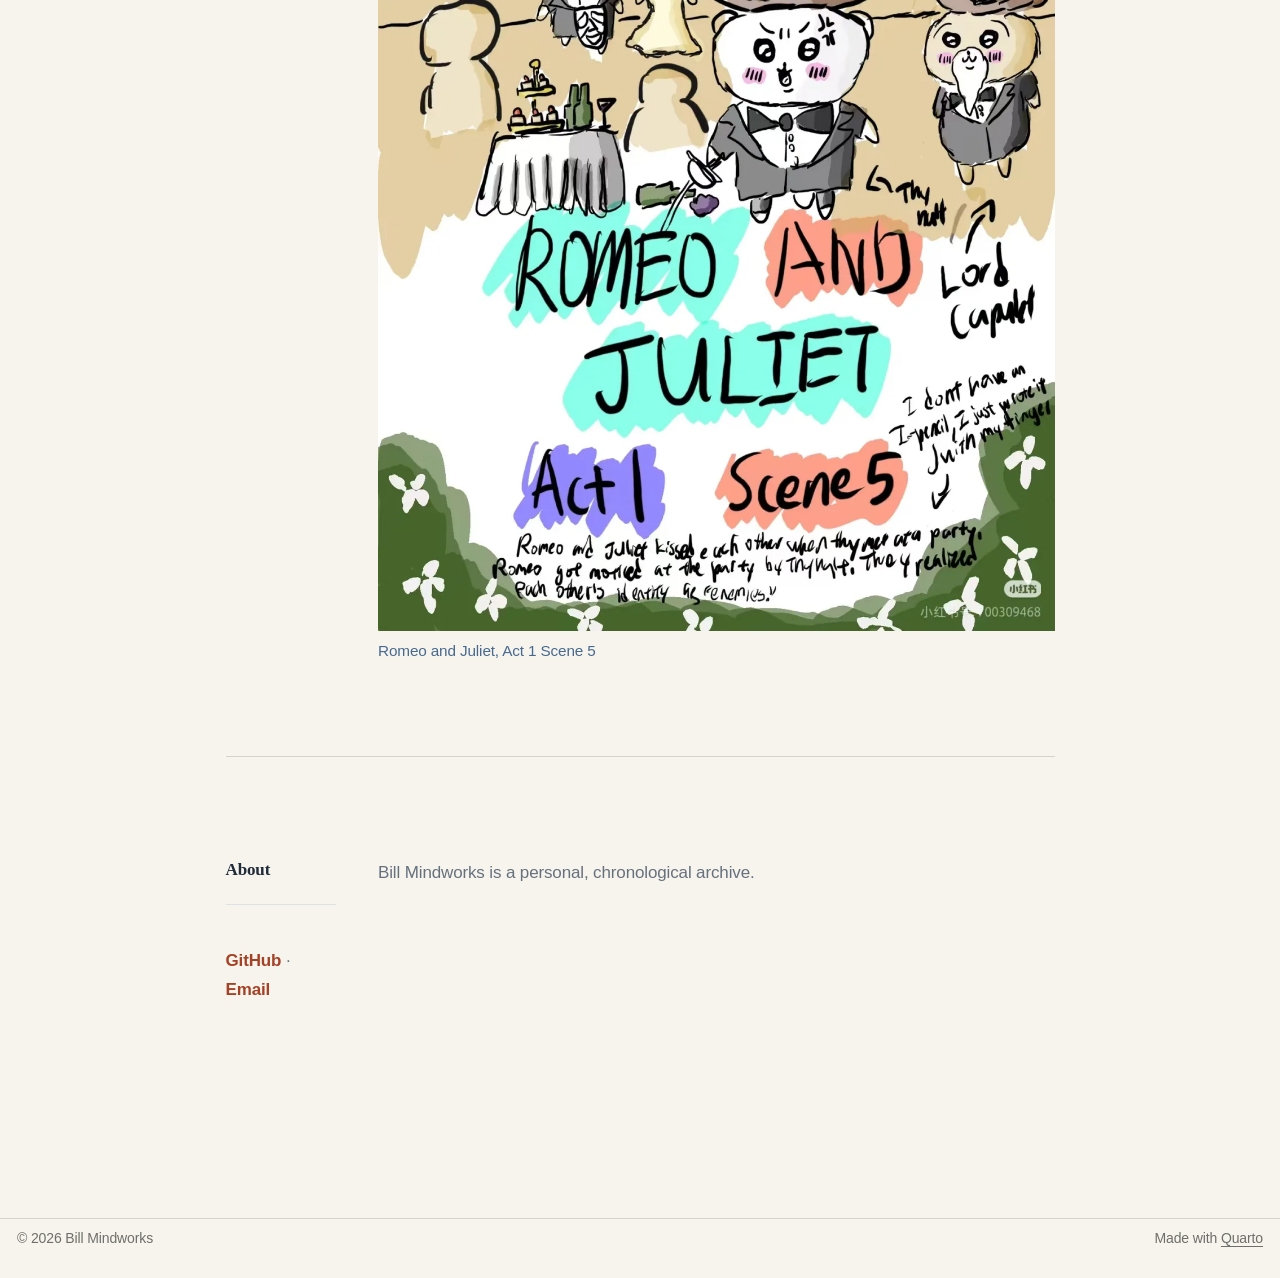
==== commit e574ab86: "Update website" ====
--- a/index.html
+++ b/index.html
@@ -82,17 +82,11 @@
 <link rel="stylesheet" href="assets/styles.css">
 <meta property="og:title" content="Bill Mindworks">
 <meta property="og:description" content="A chronological record of writing, presentations, and photographs">
-<meta property="og:image" content="https://billmindworks.github.io/photos/intro-to-psychology.png">
+<meta property="og:image" content="https://billmindworks.github.io/photos/intro-to-psychology-preview.webp">
 <meta property="og:site_name" content="Bill Mindworks">
-<meta property="og:image:alt" content="ECA Poster">
-<meta property="og:image:height" content="2245">
-<meta property="og:image:width" content="1587">
 <meta name="twitter:title" content="Bill Mindworks">
 <meta name="twitter:description" content="A chronological record of writing, presentations, and photographs">
-<meta name="twitter:image" content="https://billmindworks.github.io/photos/intro-to-psychology.png">
-<meta name="twitter:image:alt" content="ECA Poster">
-<meta name="twitter:image-height" content="2245">
-<meta name="twitter:image-width" content="1587">
+<meta name="twitter:image" content="https://billmindworks.github.io/photos/intro-to-psychology-preview.webp">
 <meta name="twitter:card" content="summary_large_image">
 </head>
 
@@ -148,7 +142,7 @@
 <h2 class="anchored" data-anchor-id="eca-intro-to-psychology">ECA: Intro to Psychology</h2>
 <div class="quarto-figure quarto-figure-center">
 <figure class="figure">
-<p><a href="photos/intro-to-psychology.png" class="lightbox" data-gallery="journal" title="ECA Poster"><img src="photos/intro-to-psychology.png" class="img-fluid figure-img" alt="ECA Poster"></a></p>
+<p><img src="photos/intro-to-psychology-preview.webp" class="img-fluid figure-img" loading="lazy" decoding="async" width="1131"></p>
 <figcaption>ECA Poster</figcaption>
 </figure>
 </div>
@@ -168,7 +162,7 @@
 <p>This is my first note. Enjoy reading!</p>
 <div class="quarto-figure quarto-figure-center">
 <figure class="figure">
-<p><a href="photos/romeo-and-juliet.jpg" class="lightbox" data-gallery="journal" title="Romeo and Juliet, Act 1 Scene 5"><img src="photos/romeo-and-juliet.jpg" class="img-fluid figure-img" alt="Romeo and Juliet, Act 1 Scene 5"></a></p>
+<p><img src="photos/romeo-and-juliet-preview.webp" class="img-fluid figure-img" loading="lazy" decoding="async" width="1200"></p>
 <figcaption>Romeo and Juliet, Act 1 Scene 5</figcaption>
 </figure>
 </div>
